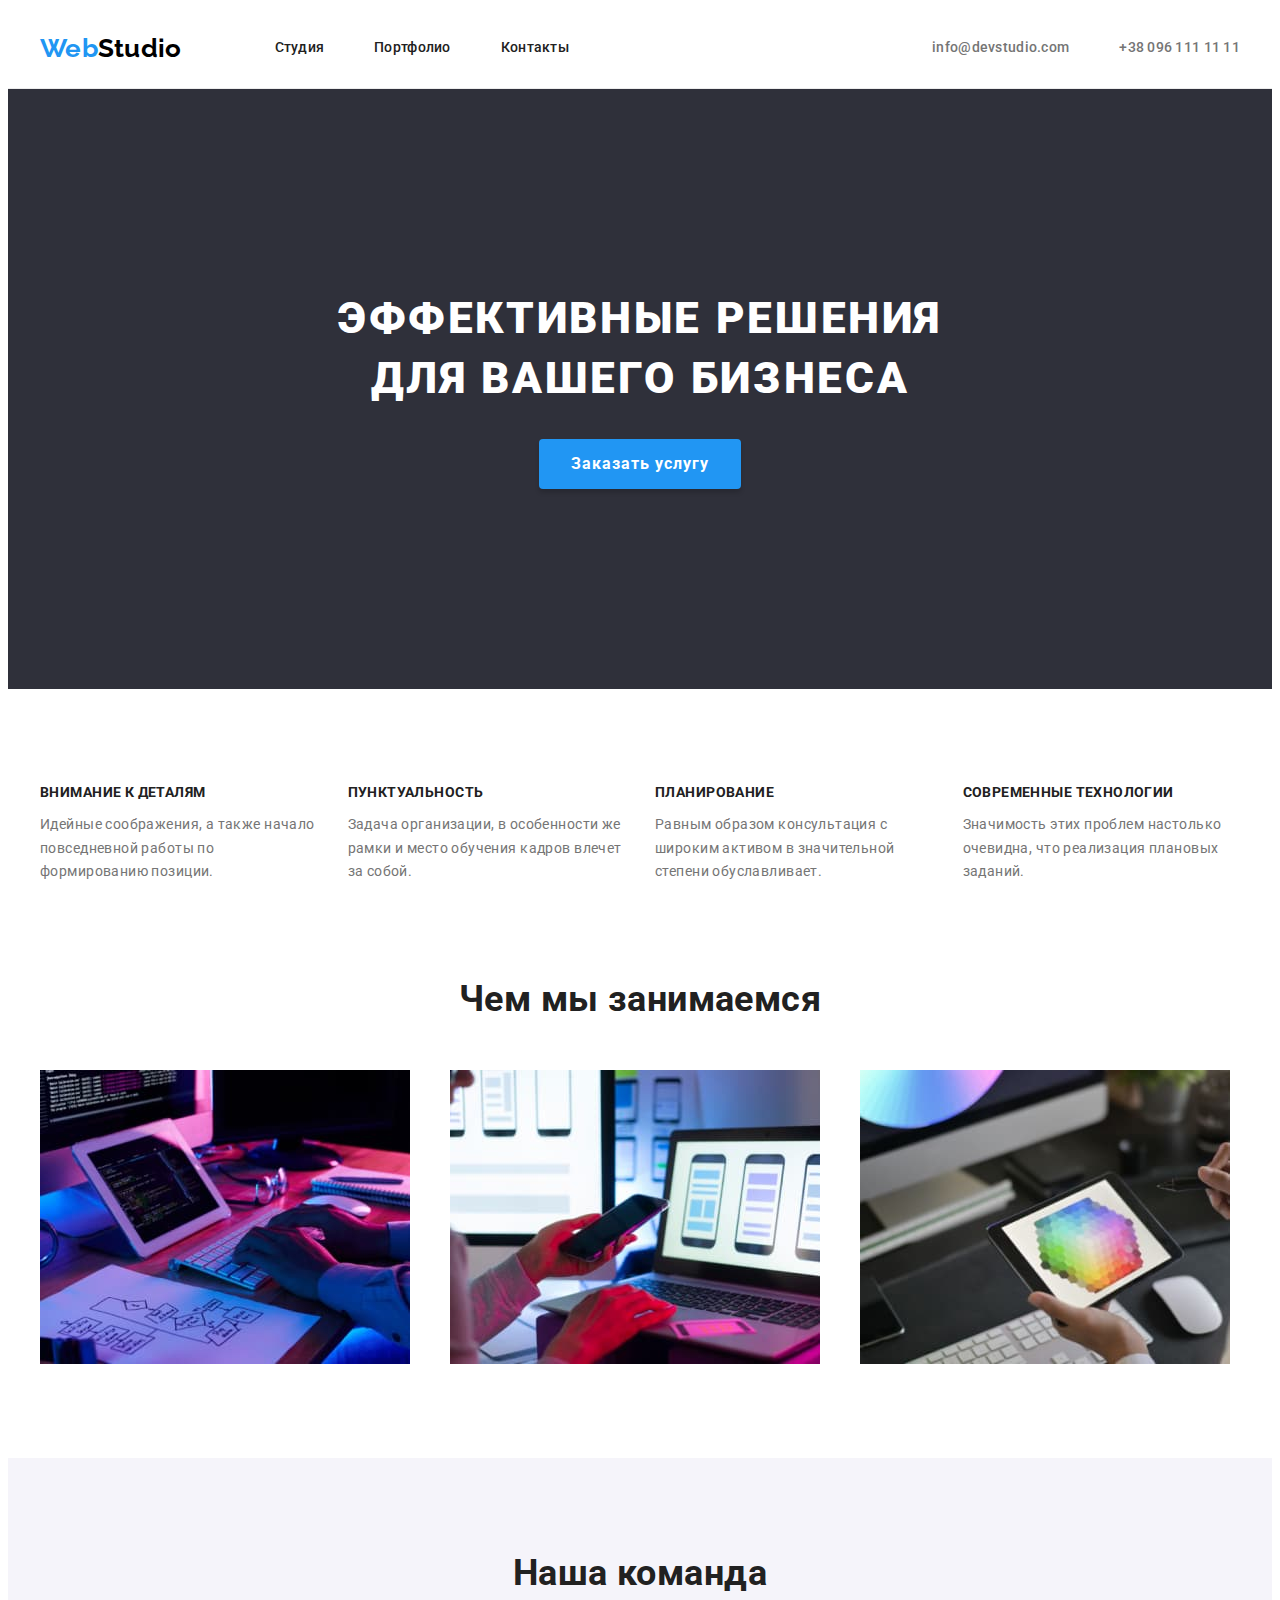
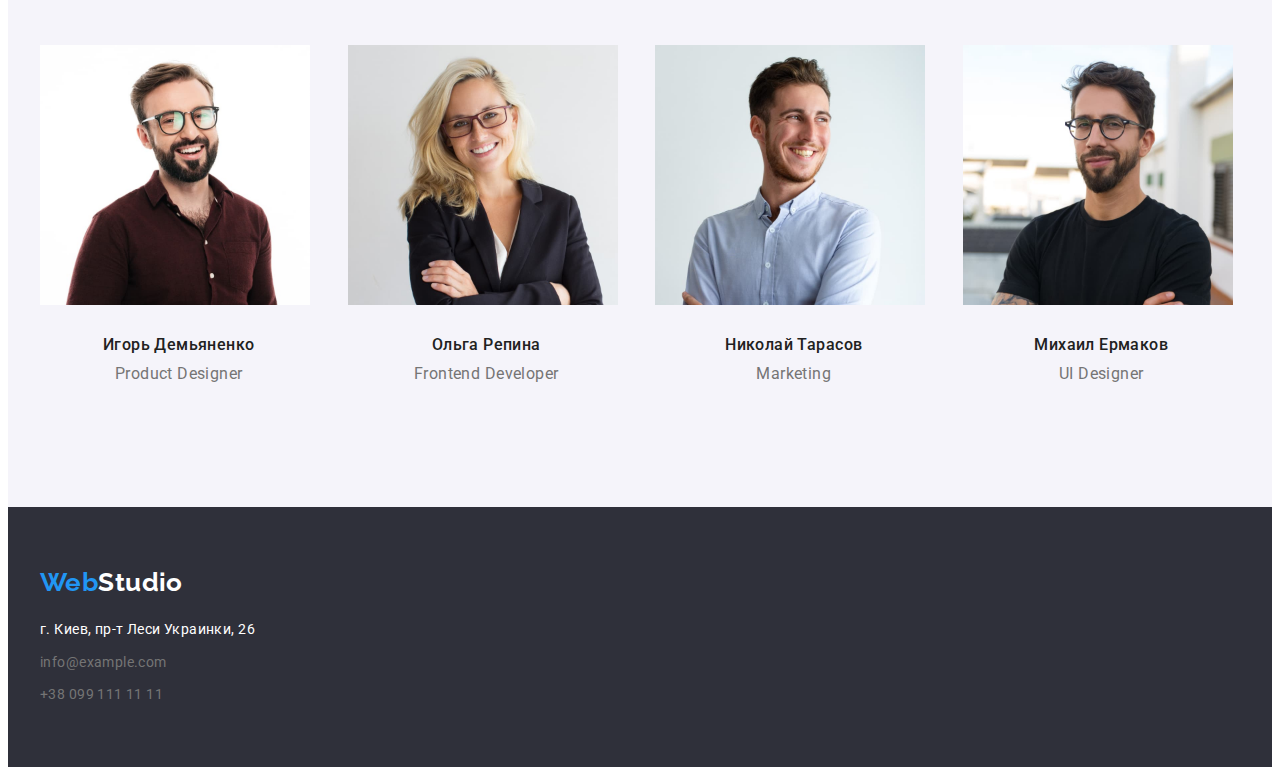
==== index.html @ 0fdcedf3 "Добавляє дз 3" ====
<!DOCTYPE html>
<html lang="ru">
    
<head>
    <meta charset="UTF-8">
    <meta http-equiv="X-UA-Compatible" content="IE=edge">
    <meta name="viewport" content="width=device-width, initial-scale=1.0">
    <title>Главная</title>
    <link rel="stylesheet" href="https://cdnjs.cloudflare.com/ajax/libs/modern-normalize/1.1.0/modern-normalize.min.css" integrity="sha512-wpPYUAdjBVSE4KJnH1VR1HeZfpl1ub8YT/NKx4PuQ5NmX2tKuGu6U/JRp5y+Y8XG2tV+wKQpNHVUX03MfMFn9Q==" crossorigin="anonymous" referrerpolicy="no-referrer" />
    <link href="https://fonts.googleapis.com/css2?family=Raleway:wght@700&family=Roboto:wght@400;500;700;900&display=swap"
        rel="stylesheet">

    <link rel="stylesheet" href="./css/styles.css">
</head>
<body>
    <header class="header">
        <div class="container header-container">
            <nav class="nav-header">
                <a href="#" class="logo link">Web<span class="logo-black">Studio</span></a>
                <ul class="nav-list list">
                    <li class="nav-item"><a href="#" class="nav-link link active">Студия</a></li>
                    <li class="nav-item"><a href="./portfolio.html" class="nav-link link">Портфолио</a></li>
                    <li class="nav-item"><a href="#" class="nav-link link">Контакты</a></li>
                </ul>
            </nav>
            <ul class="contacts-list list">
                <li class="contacts-item"><a href="mailto:info@devstudio.com" class="contacts-link link">info@devstudio.com</a></li>
                <li class="contacts-item"><a href="tel:+380961111111" class="contacts-link link">+38 096 111 11 11</a></li>
            </ul>
        </div>
    </header>

    <main>
        <section class="section-hero">
            <div class="container">
                <h1 class="hero-title">Эффективные решения для вашего бизнеса</h1>
            <button type="button" class="main-button">Заказать услугу</button>
            </div>
        </section>

        <section class="feature section">
            <div class="container content">
                  <!-- This h2 will be hidden-->
            <h2 class="hidden-section-title">Особенности</h2>
            <ul class="list feature-list card-set">
                <li class="feature-item card-item">
                    <h3  class="feature-title">Внимание к деталям</h3>
                    <p class="text">Идейные соображения, а также начало повседневной работы по формированию позиции.</p>
                </li>
                <li class="feature-item card-item">
                    <h3  class="feature-title">Пунктуальность</h3>
                    <p class="text">Задача организации, в особенности же рамки и место обучения кадров влечет за собой.</p>
                </li>
                <li class="feature-item card-item">
                    <h3  class="feature-title">Планирование</h3>
                    <p class="text">Равным образом консультация с широким активом в значительной степени обуславливает.</p>
                </li>
                <li class="feature-item card-item">
                    <h3  class="feature-title">Современные технологии</h3>
                    <p class="text">Значимость этих проблем настолько очевидна, что реализация плановых заданий.</p>
                </li>
            </ul>
            </div>
        </section>

        <section class="doing section">
           <div class="container">
            <h2 class="section-title">Чем мы занимаемся</h2>
            <ul class="list doing-list card-set">
                <li class="doing-item card-item">
                    <img src="./images/box-1.jpg" alt="Разработка сайта" width="370">
                </li>
                <li class="doing-item card-item">
                   <img src="./images/box-2.jpg" alt="Тестирование сайта" width="370">
                </li>
                <li class="doing-item card-item">
                     <img src="./images/box-3.jpg" alt="Разработка дизайна" width="370">

                </li>
            </ul>
           </div>
            </section>

        <section class="team section">
            <div class="container">
                <h2 class="section-title">Наша команда</h2>
                <ul class="team-list list card-set">
                    <li class="team-item card-item">
                        <img src="./images/img-igor.jpg" alt="фото Игорь Демьяненко" class="team-img" width="270">
                        <div class="container-name">
                            <h3  class="team-name">Игорь Демьяненко</h3>
                            <p class="team-text">Product Designer</p>
                        </div>
                    </li>
                    <li class="team-item card-item">
                        <img src="./images/img-olga.jpg" alt="фото Ольга Репина" class="team-img" width="270">
                        <div class="container-name">
                            <h3 class="team-name">Ольга Репина</h3>
                            <p class="team-text">Frontend Developer</p>
                        </div>
                    </li>
                    <li class="team-item card-item">
                        <img src="./images/img-nikola.jpg" alt="фото Николай Тарасов" class="team-img" width="270">
                        <div class="container-name">
                            <h3 class="team-name">Николай Тарасов</h3>
                            <p class="team-text">Marketing</p>
                        </div>
                    </li>
                    <li class="team-item card-item">
                        <img src="./images/img-michail.jpg" alt="фото Михаил Ермаков" class="team-img" width="270">
                        <div class="container-name">
                            <h3 class="team-name">Михаил Ермаков</h3>
                            <p class="team-text">UI Designer</p>
                        </div>
                    </li>
                </ul>
            </div>
        </section>
    </main>

    <footer class="footer">
        <div class="container footer-container">
            <a href="#" class="logo link">Web<span class="logo-white">Studio</span></a>
            <address class="address">
                <ul class="list address-list">
                    <li class="address-item">
                        <a href="https://goo.gl/maps/cmPsCxapfPT3pbkK8" target="_blank" rel="noreferrer noopener"  class="address-link link">г. Киев, пр-т Леси Украинки, 26</a>
                    </li>
                    <li class="address-item">
                        <a href="mailto:info@example.com" target="_blank" rel="noreferrer noopener" class="contacts-link link">info@example.com</a>
                    </li>
                    <li class="address-item">
                        <a href="tel:+380991111111" target="_blank" rel="noreferrer noopener" class="contacts-link link">+38 099 111 11 11</a>
                    </li>
                </ul>
            </address>
        </div>
    </footer>
</body>
</html>
---- css/styles.css ----
:root {
  --secod-bgcr: #f5f4fa;
  --footer-bgc: #2f303a;
  --main-text: #212121;
  --second-text: #757575;
  --hover-text: #2196f3;
  --white-text: #ffffff;
  --black-text: #000000;
  --black-transparency: rgba (255, 255, 255, 0,6);
  --card-item: 3;
}

body {
  font-family: "Roboto", sans-serif;
  color: var(--second-text);
  letter-spacing: 0.03em;
  font-size: 14px;
  line-height: 1.71;
}

h1,h2,h3,ul,p {
  margin: 0;
  padding: 0;
}

img {
  display: block;
  max-width: 100%;
  height: auto;
}

.container {
  width: 1200px;
  padding-left: 15px;
  padding-right: 15px;
  margin-left: auto;
  margin-right: auto;
}

.section {
  padding-top: 94px;
  padding-bottom: 94px;
}

.section.doing {
  padding-top: 0;
}

.header {
  font-weight: 500;
  line-height: 1.14;
  letter-spacing: 0.02em;
  border-bottom: 1px solid #ECECEC;
}

.header-container {
  display: flex;
  align-items: center;
}

.link {
  text-decoration: none;
  color: currentColor;
}

.card-set {
  display: flex;
  flex-wrap: wrap;
  gap: 30px;
}

.card-item {
  flex-basis: calc((100% - (var(--card-item) - 1) * 30px) / var(--card-item) );
}

.footer {
  background-color: var(--footer-bgc);
  padding-top: 60px;
  padding-bottom: 60px;

}

.team {
  background: var(--secod-bgcr);
}

.list {
  list-style: none;
}

.logo {
  font-family: 'Raleway', sans-serif;
  font-weight: 700;
  font-size: 26px;
  line-height: 1.19;
  color: var(--hover-text);
}

.header .logo {
  margin-right: 93px;
}

.logo-white {
  color: var(--white-text);
}

.logo-black {
  color: var(--black-text);
}

.logo-part {
  color: var(--hover-text);
}

.footer .logo {
  margin-bottom: 20px;
}

.contacts-item:not(:last-child) {
  margin-right: 50px;
}

.nav-item:not(:last-child) {
  margin-right: 50px;
}

.nav-link:focus,
.nav-link:hover {
  color: var(--hover-text);
}

.nav-header {
  display: flex;
  align-items: center;
}

.nav-list {
  color: var(--main-text);

  display: flex;
;
}

.contacts-list {
  display: flex;
  margin-left: auto;
}

.nav-link, .header .contacts-link {
  padding-top: 32px;
  padding-bottom: 32px;
  display: block;
}

.contacts-link:focus,
.contacts-link:hover {
  color: var(--hover-text);
}

.section-hero {
  background-color: var(--footer-bgc);
  text-align: center;
  padding-top: 200px;
  padding-bottom: 200px;
}

.hero-title {
  font-weight: 900;
  font-size: 44px;
  line-height: 1.36;
  text-align: center;
  letter-spacing: 0.06em;
  text-transform: uppercase;
  color: var(--white-text);
  margin-bottom: 30px;
  max-width: 696px ;
  margin-left: auto;
  margin-right: auto;
}

.main-button {
  border: none;
  background-color: var(--hover-text);
  box-shadow: 0px 4px 4px rgba(0, 0, 0, 0.15);
  border-radius: 4px;
  min-width: 200px;
  padding: 10px 32px;

  cursor: pointer;

  font-weight: 700;
  font-size: 16px;
  line-height: 1.88;
  letter-spacing: 0.06em;
  color: var(--white-text);
  font-family: inherit;
}

.main-button:focus,
.main-button:hover {
  background-color: #188ce8;
}

.feature-list, .team-list {
  --card-item: 4;
}

.feature-title {
  margin-bottom: 10px;
}

.section-title {
  font-weight: 700;
  font-size: 36px;
  line-height: 1.17;
  color: var(--main-text);
  text-align: center;
  margin-bottom: 50px;
}

.feature-title {
  font-weight: 700;
  line-height: 1.42;
  text-transform: uppercase;
  color: var(--main-text);
  font-size: 14px;
}

.hidden-section-title {
  position: absolute;
  width: 1px;
  height: 1px;
  margin: -1px;
  border: 0;
  padding: 0;
  white-space: nowrap;
  clip-path: inset(100%);
  clip: rect(0 0 0 0);
  overflow: hidden;
}

.team-name {
  font-weight: 500;
  color: var(--main-text);
  margin-bottom: 10px;
}

.team-text,
.team-name {
  font-size: 16px;
  line-height: 1.19;
  text-align: center;
}

.address {
  font-size: inherit;
  font-style: inherit;
}

.address-link[target="_blank"] {
  color: var(--white-text);
}

.address-link:focus,
.address-link:hover {
  color: var(--hover-text);
}

.footer-container {
  display: flex;
  flex-direction: column;
}

.address-item:not(:last-child) {
  margin-bottom: 9px;
}

.button-list {
  display: flex;
  margin-bottom: 50px;
  justify-content: center;
}

.button-item:not(:last-child) {
  margin-right: 8px;
}

.filter-button {
  font-weight: 500;
  font-size: 16px;
  line-height: 1.63;
  color: var(--main-text);
  font-family: inherit;

  border: none;
  padding: 6px 22px;
  background-color: var(--secod-bgcr);
  border-radius: 4px;
  cursor: pointer;
}

.filter-button:focus,
.filter-button:hover {
  background-color: var(--hover-text);
  color: var(--white-text);
}

.job-title {
  font-weight: 700;
  font-size: 18px;
  line-height: 2;
  letter-spacing: 0.06em;
  color: var(--main-text);
  margin-bottom: 4px;
}

.job-text {
  font-size: 16px;
  line-height: 1.88;
}


.job-container {
  padding-top: 20px;
  padding-bottom: 20px;
  padding-left: 24px;
  padding-right: 24px;
  border: 1px solid #EEEEEE;
}

.container-name {
  padding-top: 30px;
  padding-bottom: 30px;
}
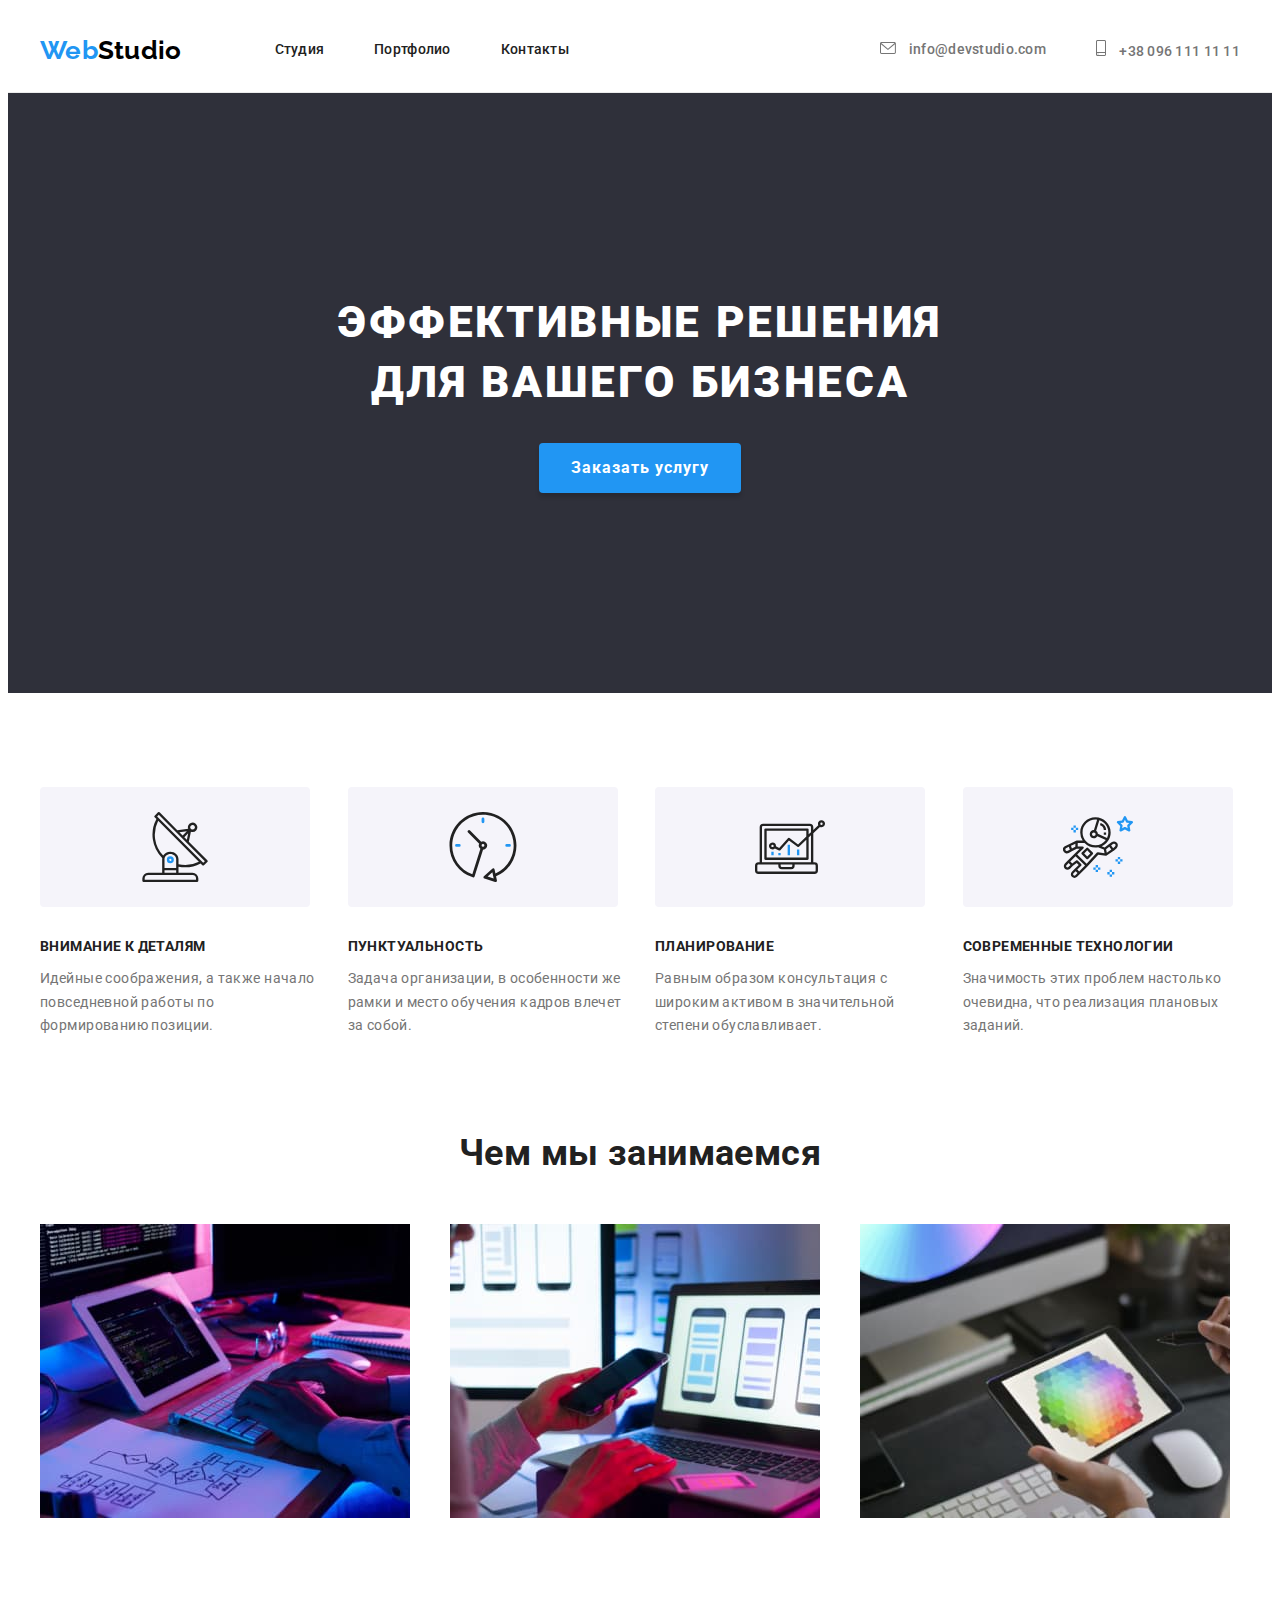
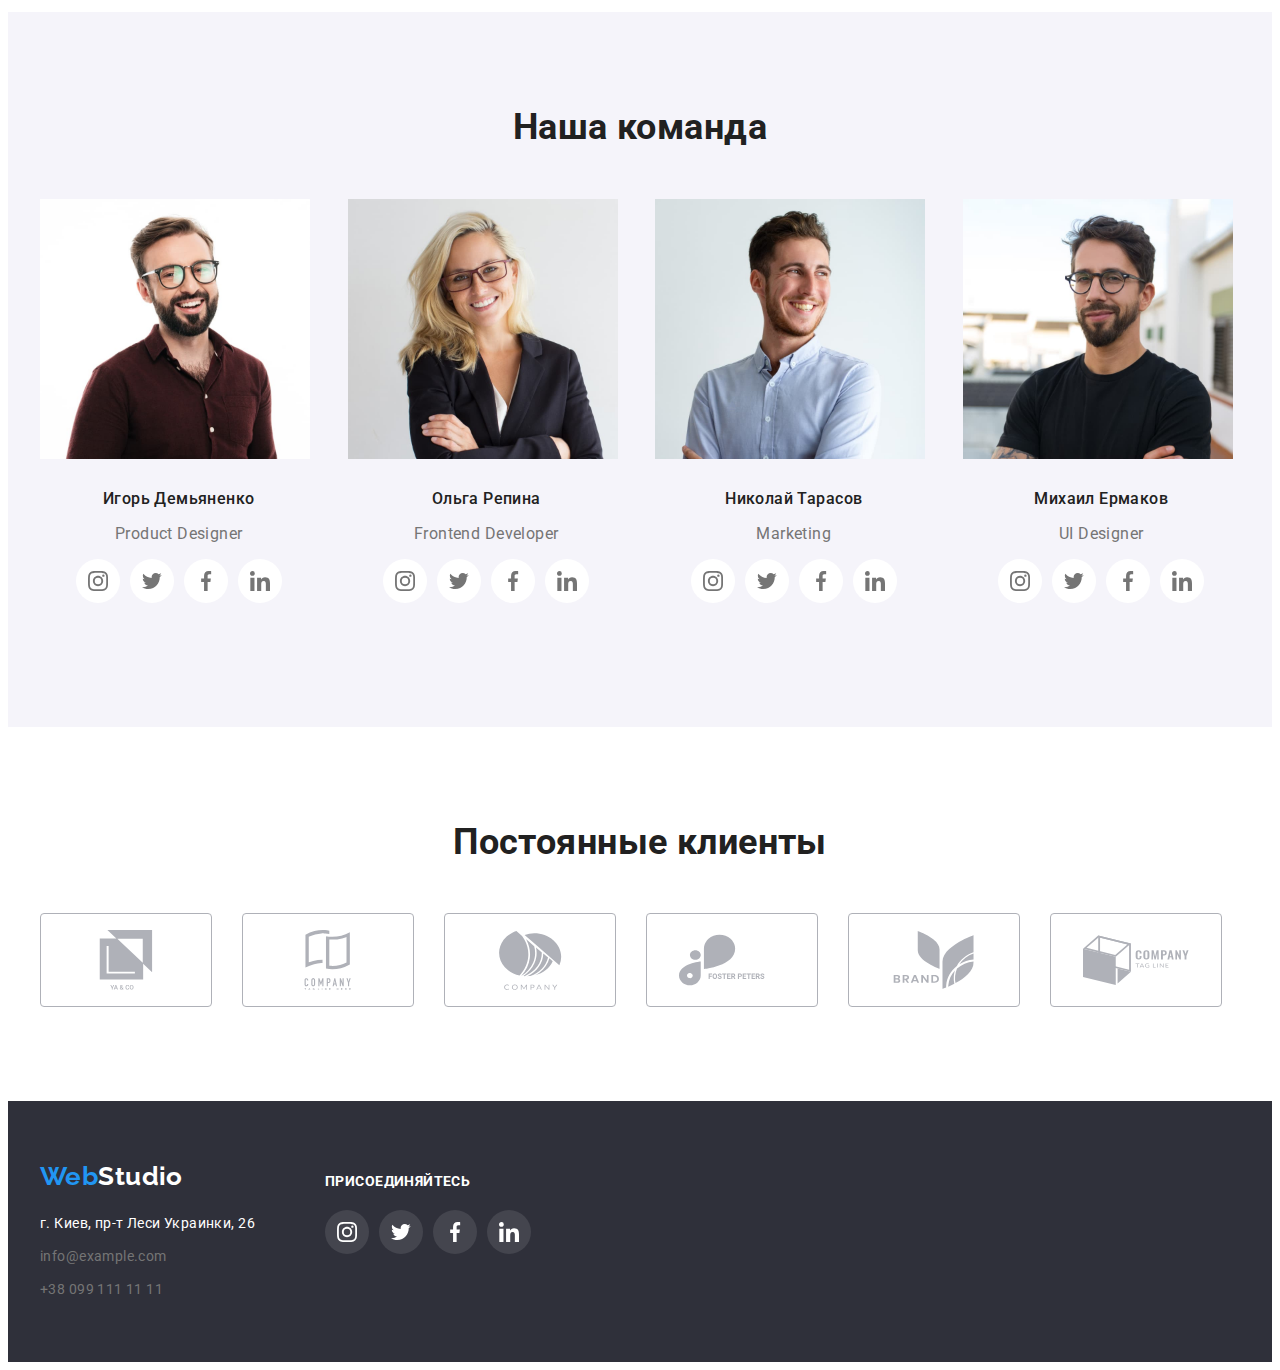
==== commit 1e2e7407: "Додає іконки" ====
--- a/index.html
+++ b/index.html
@@ -1,140 +1,431 @@
 <!DOCTYPE html>
 <html lang="ru">
-    
-<head>
-    <meta charset="UTF-8">
-    <meta http-equiv="X-UA-Compatible" content="IE=edge">
-    <meta name="viewport" content="width=device-width, initial-scale=1.0">
+  <head>
+    <meta charset="UTF-8" />
+    <meta http-equiv="X-UA-Compatible" content="IE=edge" />
+    <meta name="viewport" content="width=device-width, initial-scale=1.0" />
     <title>Главная</title>
-    <link rel="stylesheet" href="https://cdnjs.cloudflare.com/ajax/libs/modern-normalize/1.1.0/modern-normalize.min.css" integrity="sha512-wpPYUAdjBVSE4KJnH1VR1HeZfpl1ub8YT/NKx4PuQ5NmX2tKuGu6U/JRp5y+Y8XG2tV+wKQpNHVUX03MfMFn9Q==" crossorigin="anonymous" referrerpolicy="no-referrer" />
-    <link href="https://fonts.googleapis.com/css2?family=Raleway:wght@700&family=Roboto:wght@400;500;700;900&display=swap"
-        rel="stylesheet">
-
-    <link rel="stylesheet" href="./css/styles.css">
-</head>
-<body>
+    <link
+      rel="stylesheet"
+      href="https://cdnjs.cloudflare.com/ajax/libs/modern-normalize/1.1.0/modern-normalize.min.css"
+      integrity="sha512-wpPYUAdjBVSE4KJnH1VR1HeZfpl1ub8YT/NKx4PuQ5NmX2tKuGu6U/JRp5y+Y8XG2tV+wKQpNHVUX03MfMFn9Q=="
+      crossorigin="anonymous"
+      referrerpolicy="no-referrer"
+    />
+    <link
+      href="https://fonts.googleapis.com/css2?family=Raleway:wght@700&family=Roboto:wght@400;500;700;900&display=swap"
+      rel="stylesheet"
+    />
+
+    <link rel="stylesheet" href="./css/styles.css" />
+  </head>
+  <body>
     <header class="header">
-        <div class="container header-container">
-            <nav class="nav-header">
-                <a href="#" class="logo link">Web<span class="logo-black">Studio</span></a>
-                <ul class="nav-list list">
-                    <li class="nav-item"><a href="#" class="nav-link link active">Студия</a></li>
-                    <li class="nav-item"><a href="./portfolio.html" class="nav-link link">Портфолио</a></li>
-                    <li class="nav-item"><a href="#" class="nav-link link">Контакты</a></li>
-                </ul>
-            </nav>
-            <ul class="contacts-list list">
-                <li class="contacts-item"><a href="mailto:info@devstudio.com" class="contacts-link link">info@devstudio.com</a></li>
-                <li class="contacts-item"><a href="tel:+380961111111" class="contacts-link link">+38 096 111 11 11</a></li>
-            </ul>
-        </div>
+      <div class="container header-container">
+        <nav class="nav-header">
+          <a href="#" class="logo link">Web<span class="logo-black">Studio</span></a>
+          <ul class="nav-list list">
+            <li class="nav-item"><a href="#" class="nav-link link active">Студия</a></li>
+            <li class="nav-item"><a href="./portfolio.html" class="nav-link link">Портфолио</a></li>
+            <li class="nav-item"><a href="#" class="nav-link link">Контакты</a></li>
+          </ul>
+        </nav>
+        <ul class="contacts-list list">
+          <li class="contacts-item">
+            <a href="mailto:info@devstudio.com" class="contacts-link link">
+              <svg width="16" height="12" class="contacts-icon">
+                <use href="./images/icons.svg#icon-envelope"></use>
+              </svg>
+              info@devstudio.com
+            </a>
+          </li>
+          <li class="contacts-item">
+            <a href="tel:+380961111111" class="contacts-link link">
+              <svg width="10" height="16" class="contacts-icon">
+                <use href="./images/icons.svg#icon-smartphone"></use>
+              </svg>
+              +38 096 111 11 11
+            </a>
+          </li>
+        </ul>
+      </div>
     </header>
 
     <main>
-        <section class="section-hero">
-            <div class="container">
-                <h1 class="hero-title">Эффективные решения для вашего бизнеса</h1>
-            <button type="button" class="main-button">Заказать услугу</button>
-            </div>
-        </section>
-
-        <section class="feature section">
-            <div class="container content">
-                  <!-- This h2 will be hidden-->
-            <h2 class="hidden-section-title">Особенности</h2>
-            <ul class="list feature-list card-set">
-                <li class="feature-item card-item">
-                    <h3  class="feature-title">Внимание к деталям</h3>
-                    <p class="text">Идейные соображения, а также начало повседневной работы по формированию позиции.</p>
-                </li>
-                <li class="feature-item card-item">
-                    <h3  class="feature-title">Пунктуальность</h3>
-                    <p class="text">Задача организации, в особенности же рамки и место обучения кадров влечет за собой.</p>
-                </li>
-                <li class="feature-item card-item">
-                    <h3  class="feature-title">Планирование</h3>
-                    <p class="text">Равным образом консультация с широким активом в значительной степени обуславливает.</p>
-                </li>
-                <li class="feature-item card-item">
-                    <h3  class="feature-title">Современные технологии</h3>
-                    <p class="text">Значимость этих проблем настолько очевидна, что реализация плановых заданий.</p>
-                </li>
-            </ul>
-            </div>
-        </section>
-
-        <section class="doing section">
-           <div class="container">
-            <h2 class="section-title">Чем мы занимаемся</h2>
-            <ul class="list doing-list card-set">
-                <li class="doing-item card-item">
-                    <img src="./images/box-1.jpg" alt="Разработка сайта" width="370">
-                </li>
-                <li class="doing-item card-item">
-                   <img src="./images/box-2.jpg" alt="Тестирование сайта" width="370">
-                </li>
-                <li class="doing-item card-item">
-                     <img src="./images/box-3.jpg" alt="Разработка дизайна" width="370">
-
-                </li>
-            </ul>
-           </div>
-            </section>
-
-        <section class="team section">
-            <div class="container">
-                <h2 class="section-title">Наша команда</h2>
-                <ul class="team-list list card-set">
-                    <li class="team-item card-item">
-                        <img src="./images/img-igor.jpg" alt="фото Игорь Демьяненко" class="team-img" width="270">
-                        <div class="container-name">
-                            <h3  class="team-name">Игорь Демьяненко</h3>
-                            <p class="team-text">Product Designer</p>
-                        </div>
-                    </li>
-                    <li class="team-item card-item">
-                        <img src="./images/img-olga.jpg" alt="фото Ольга Репина" class="team-img" width="270">
-                        <div class="container-name">
-                            <h3 class="team-name">Ольга Репина</h3>
-                            <p class="team-text">Frontend Developer</p>
-                        </div>
-                    </li>
-                    <li class="team-item card-item">
-                        <img src="./images/img-nikola.jpg" alt="фото Николай Тарасов" class="team-img" width="270">
-                        <div class="container-name">
-                            <h3 class="team-name">Николай Тарасов</h3>
-                            <p class="team-text">Marketing</p>
-                        </div>
-                    </li>
-                    <li class="team-item card-item">
-                        <img src="./images/img-michail.jpg" alt="фото Михаил Ермаков" class="team-img" width="270">
-                        <div class="container-name">
-                            <h3 class="team-name">Михаил Ермаков</h3>
-                            <p class="team-text">UI Designer</p>
-                        </div>
-                    </li>
-                </ul>
-            </div>
-        </section>
+      <section class="section-hero">
+        <div class="container">
+          <h1 class="hero-title">Эффективные решения для вашего бизнеса</h1>
+          <button type="button" class="main-button">Заказать услугу</button>
+        </div>
+      </section>
+
+      <section class="feature section">
+        <div class="container content">
+          <!-- This h2 will be hidden-->
+          <h2 class="hidden-section-title">Особенности</h2>
+          <ul class="list feature-list card-set">
+            <li class="feature-item card-item">
+              <div class="feature-icon">
+                <svg width="70px" height="70px">
+                <use href="./images/icons.svg#icon-antenna"></use>
+              </svg>
+              </div>
+              <h3 class="feature-title">Внимание к деталям</h3>
+              <p class="text">
+                Идейные соображения, а также начало повседневной работы по формированию позиции.
+              </p>
+            </li>
+            <li class="feature-item card-item">
+              <div class="feature-icon">
+                <svg width="70px" height="70px">
+                <use href="./images/icons.svg#icon-clock"></use>
+              </svg>
+              </div>
+              <h3 class="feature-title">Пунктуальность</h3>
+              <p class="text">
+                Задача организации, в особенности же рамки и место обучения кадров влечет за собой.
+              </p>
+            </li>
+            <li class="feature-item card-item">
+              <div class="feature-icon">
+                <svg width="70px" height="70px">
+                <use href="./images/icons.svg#icon-diagram"></use>
+              </svg>
+              </div>
+              <h3 class="feature-title">Планирование</h3>
+              <p class="text">
+                Равным образом консультация с широким активом в значительной степени обуславливает.
+              </p>
+            </li>
+            <li class="feature-item card-item">
+              <div class="feature-icon">
+                <svg width="70px" height="70px">
+                <use href="./images/icons.svg#icon-astronaut"></use>
+              </svg>
+              </div>
+              <h3 class="feature-title">Современные технологии</h3>
+              <p class="text">
+                Значимость этих проблем настолько очевидна, что реализация плановых заданий.
+              </p>
+            </li>
+          </ul>
+        </div>
+      </section>
+
+      <section class="doing section">
+        <div class="container">
+          <h2 class="section-title">Чем мы занимаемся</h2>
+          <ul class="list doing-list card-set">
+            <li class="doing-item card-item">
+              <img src="./images/box-1.jpg" alt="Разработка сайта" width="370" />
+            </li>
+            <li class="doing-item card-item">
+              <img src="./images/box-2.jpg" alt="Тестирование сайта" width="370" />
+            </li>
+            <li class="doing-item card-item">
+              <img src="./images/box-3.jpg" alt="Разработка дизайна" width="370" />
+            </li>
+          </ul>
+        </div>
+      </section>
+
+      <section class="team section">
+        <div class="container">
+          <h2 class="section-title">Наша команда</h2>
+          <ul class="team-list list card-set">
+            <li class="team-item card-item">
+              <img
+                src="./images/img-igor.jpg"
+                alt="фото Игорь Демьяненко"
+                class="team-img"
+                width="270"
+              />
+              <div class="container-name">
+                <h3 class="team-name">Игорь Демьяненко</h3>
+                <p class="team-text">Product Designer</p>
+              <ul class="socials list">
+                <li class="socials-item">
+                  <a href="" class="social-link link"  target="_blank" rel="noreferrer noopener" aria-label="instagram">
+                    <svg width="20px" height="20px" class="social-icon">
+                      <use href="./images/icons.svg#icon-instagram"></use>
+                    </svg>
+                  </a>
+                </li>
+                <li class="socials-item">
+                  <a href="" class="social-link link" target="_blank" rel="noreferrer noopener" aria-label="twitter">
+                    <svg width="20px" height="20px" class="social-icon">
+                      <use href="./images/icons.svg#icon-twitter"></use>
+                    </svg>
+                  </a>
+                </li>
+                <li class="socials-item">
+                  <a href="" class="social-link link" target="_blank" rel="noreferrer noopener" aria-label="facebook">
+                    <svg width="20px" height="20px" class="social-icon">
+                      <use href="./images/icons.svg#icon-facebook"></use>
+                    </svg>
+                  </a>
+                </li>
+                <li class="socials-item">
+                  <a href="" class="social-link link" target="_blank rel="noreferrer noopener" aria-label="linkedin"">
+                    <svg width="20px" height="20px" class="social-icon">
+                      <use href="./images/icons.svg#icon-linkedin"></use>
+                    </svg>
+                  </a>
+                </li>
+              </ul>
+              </div>
+            </li>
+            <li class="team-item card-item">
+              <img
+                src="./images/img-olga.jpg"
+                alt="фото Ольга Репина"
+                class="team-img"
+                width="270"
+              />
+              <div class="container-name">
+                <h3 class="team-name">Ольга Репина</h3>
+                <p class="team-text">Frontend Developer</p>
+              
+              <ul class="socials list">
+                <li class="socials-item">
+                  <a href="" class="social-link link" target="_blank" rel="noreferrer noopener" aria-label="instagram">
+                    <svg width="20px" height="20px" class="social-icon">
+                      <use href="./images/icons.svg#icon-instagram"></use>
+                    </svg>
+                  </a>
+                </li>
+                <li class="socials-item">
+                  <a href="" class="social-link link" target="_blank" rel="noreferrer noopener" aria-label="twitter">
+                    <svg width="20px" height="20px" class="social-icon">
+                      <use href="./images/icons.svg#icon-twitter"></use>
+                    </svg>
+                  </a>
+                </li>
+                <li class="socials-item">
+                  <a href="" class="social-link link" target="_blank" rel="noreferrer noopener" aria-label="facebook">
+                    <svg width="20px" height="20px" class="social-icon">
+                      <use href="./images/icons.svg#icon-facebook"></use>
+                    </svg>
+                  </a>
+                </li>
+                <li class="socials-item">
+                  <a href="" class="social-link link" target="_blank" rel="noreferrer noopener" aria-label="linkedin">
+                    <svg width="20px" height="20px" class="social-icon">
+                      <use href="./images/icons.svg#icon-linkedin"></use>
+                    </svg>
+                  </a>
+                </li>
+              </ul>
+              </div>
+            </li>
+            <li class="team-item card-item">
+              <img
+                src="./images/img-nikola.jpg"
+                alt="фото Николай Тарасов"
+                class="team-img"
+                width="270"
+              />
+              <div class="container-name">
+                <h3 class="team-name">Николай Тарасов</h3>
+                <p class="team-text">Marketing</p>
+              <ul class="socials list">
+                <li class="socials-item">
+                  <a href="" class="social-link link" target="_blank" rel="noreferrer noopener" aria-label="instagram">
+                    <svg width="20px" height="20px" class="social-icon">
+                      <use href="./images/icons.svg#icon-instagram"></use>
+                    </svg>
+                  </a>
+                </li>
+                <li class="socials-item">
+                  <a href="" class="social-link link" target="_blank" rel="noreferrer noopener" aria-label="twitter">
+                    <svg width="20px" height="20px" class="social-icon">
+                      <use href="./images/icons.svg#icon-twitter"></use>
+                    </svg>
+                  </a>
+                </li>
+                <li class="socials-item">
+                  <a href="" class="social-link link" target="_blank" rel="noreferrer noopener" aria-label="facebook">
+                    <svg width="20px" height="20px" class="social-icon">
+                      <use href="./images/icons.svg#icon-facebook"></use>
+                    </svg>
+                  </a>
+                </li>
+                <li class="socials-item">
+                  <a href="" class="social-link link" target="_blank" rel="noreferrer noopener" aria-label="linkedin">
+                    <svg width="20px" height="20px" class="social-icon">
+                      <use href="./images/icons.svg#icon-linkedin"></use>
+                    </svg>
+                  </a>
+                </li>
+              </ul>
+              </div>
+            </li>
+            <li class="team-item card-item">
+              <img
+                src="./images/img-michail.jpg"
+                alt="фото Михаил Ермаков"
+                class="team-img"
+                width="270"
+              />
+              <div class="container-name">
+                <h3 class="team-name">Михаил Ермаков</h3>
+                <p class="team-text">UI Designer</p>
+              <ul class="socials list">
+                <li class="socials-item">
+                  <a href="" class="social-link link" target="_blank" rel="noreferrer noopener" aria-label="instagram">
+                    <svg width="20px" height="20px" class="social-icon">
+                      <use href="./images/icons.svg#icon-instagram"></use>
+                    </svg>
+                  </a>
+                </li>
+                <li class="socials-item">
+                  <a href="" class="social-link link" target="_blank" rel="noreferrer noopener" aria-label="twitter">
+                    <svg width="20px" height="20px" class="social-icon">
+                      <use href="./images/icons.svg#icon-twitter"></use>
+                    </svg>
+                  </a>
+                </li>
+                <li class="socials-item">
+                  <a href="" class="social-link link" target="_blank" rel="noreferrer noopener" aria-label="facebook">
+                    <svg width="20px" height="20px" class="social-icon">
+                      <use href="./images/icons.svg#icon-facebook"></use>
+                    </svg>
+                  </a>
+                </li>
+                <li class="socials-item">
+                  <a href="" class="social-link link" target="_blank" rel="noreferrer noopener" aria-label="linkedin">
+                    <svg width="20px" height="20px" class="social-icon">
+                      <use href="./images/icons.svg#icon-linkedin"></use>
+                    </svg>
+                  </a>
+                </li>
+              </ul>
+              </div>
+            </li>
+          </ul>
+        </div>
+      </section>
+      <section class="clients section">
+        <div class="container">
+          <h2 class="section-title">Постоянные клиенты</h2>
+          <ul class="clients-list list">
+            <li class="clients-item">
+              <a href="" class="clients-link link" target="_blank" rel="noreferrer noopener" aria-label="company link">
+                <svg width="106px" height="60px" class="clients-icon">
+                  <use href="./images/icons.svg#icon-group1"></use>
+                </svg>
+              </a>
+            </li>
+            <li class="clients-item">
+              <a href="" class="clients-link link" target="_blank" rel="noreferrer noopener" aria-label="company link">
+                <svg width="106px" height="60px" class="clients-icon">
+                  <use href="./images/icons.svg#icon-group2"></use>
+                </svg>
+              </a>
+            </li>
+            <li class="clients-item">
+              <a href="" class="clients-link link" target="_blank" rel="noreferrer noopener" aria-label="company link">
+                <svg width="106px" height="60px" class="clients-icon">
+                  <use href="./images/icons.svg#icon-group3"></use>
+                </svg>
+              </a>
+            </li>
+            <li class="clients-item">
+              <a href="" class="clients-link link" target="_blank" rel="noreferrer noopener" aria-label="company link">
+                <svg width="106px" height="60px" class="clients-icon">
+                  <use href="./images/icons.svg#icon-group4"></use>
+                </svg>
+              </a>
+            </li>
+            <li class="clients-item">
+              <a href="" class="clients-link link" target="_blank" rel="noreferrer noopener" aria-label="company link">
+                <svg width="106px" height="60px" class="clients-icon">
+                  <use href="./images/icons.svg#icon-group5"></use>
+                </svg>
+              </a>
+            </li>
+            <li class="clients-item">
+              <a href="" class="clients-link link" target="_blank" rel="noreferrer noopener" aria-label="company link">
+                <svg width="106px" height="60px" class="clients-icon">
+                  <use href="./images/icons.svg#icon-group6"></use>
+                </svg>
+              </a>
+            </li>
+          </ul>
+        </div>
+      </section>
     </main>
 
     <footer class="footer">
-        <div class="container footer-container">
-            <a href="#" class="logo link">Web<span class="logo-white">Studio</span></a>
-            <address class="address">
-                <ul class="list address-list">
-                    <li class="address-item">
-                        <a href="https://goo.gl/maps/cmPsCxapfPT3pbkK8" target="_blank" rel="noreferrer noopener"  class="address-link link">г. Киев, пр-т Леси Украинки, 26</a>
-                    </li>
-                    <li class="address-item">
-                        <a href="mailto:info@example.com" target="_blank" rel="noreferrer noopener" class="contacts-link link">info@example.com</a>
-                    </li>
-                    <li class="address-item">
-                        <a href="tel:+380991111111" target="_blank" rel="noreferrer noopener" class="contacts-link link">+38 099 111 11 11</a>
-                    </li>
-                </ul>
-            </address>
-        </div>
+      <div class="container">
+        <div class="footer-container">
+          <a href="#" class="logo link">Web<span class="logo-white">Studio</span></a>
+        <address class="address">
+          <ul class="list address-list">
+            <li class="address-item">
+              <a
+                href="https://goo.gl/maps/cmPsCxapfPT3pbkK8"
+                target="_blank"
+                rel="noreferrer noopener"
+                class="address-link link"
+                >г. Киев, пр-т Леси Украинки, 26</a
+              >
+            </li>
+            <li class="address-item">
+              <a
+                href="mailto:info@example.com"
+                target="_blank"
+                rel="noreferrer noopener"
+                class="contacts-link link"
+                >info@example.com</a
+              >
+            </li>
+            <li class="address-item">
+              <a
+                href="tel:+380991111111"
+                target="_blank"
+                rel="noreferrer noopener"
+                class="contacts-link link"
+                >+38 099 111 11 11</a
+              >
+            </li>
+          </ul>
+        </address>
+        </div>
+      <div class="social-container">
+        <h3 class="footer-social-title">присоединяйтесь</h3>
+        <ul class="socials list">
+          <li class="social-item">
+            <a href="" class="social-link footer-social link" target="_blank" rel="noreferrer noopener" aria-label="instagram">
+              <svg width="20px" height="20px" class="social-icon footer-icon">
+                <use href="./images/icons.svg#icon-instagram"></use>
+              </svg>
+            </a>
+          </li>
+          <li class="social-item">
+            <a href="" class="social-link footer-social link" target="_blank" rel="noreferrer noopener" aria-label="twitter">
+              <svg width="20px" height="20px" class="social-icon footer-icon">
+                <use href="./images/icons.svg#icon-twitter"></use>
+              </svg>
+            </a>
+          </li>
+          <li class="social-item">
+            <a href="" class="social-link footer-social link" target="_blank" rel="noreferrer noopener" aria-label="facebook">
+              <svg width="20px" height="20px" class="social-icon footer-icon">
+                <use href="./images/icons.svg#icon-facebook"></use>
+              </svg>
+            </a>
+          </li>
+          <li class="social-item">
+            <a href="" class="social-link footer-social link" target="_blank" rel="noreferrer noopener" aria-label="linkedin">
+              <svg width="20px" height="20px" class="social-icon footer-icon">
+                <use href="./images/icons.svg#icon-linkedin"></use>
+              </svg>
+            </a>
+          </li>
+        </ul>
+        </div>
+      </div>
     </footer>
-</body>
-</html>+  </body>
+</html>
--- a/css/styles.css
+++ b/css/styles.css
@@ -8,6 +8,7 @@
   --black-text: #000000;
   --black-transparency: rgba (255, 255, 255, 0,6);
   --card-item: 3;
+  --icon: #AFB1B8;
 }
 
 body {
@@ -120,6 +121,24 @@
   margin-right: 50px;
 }
 
+.contacts-link:focus,
+.contacts-link:hover {
+  color: var(--hover-text);
+}
+
+.contacts-item {
+  display: flex;
+  align-items: center;
+}
+
+.contacts-icon {
+  margin-right: 10px;
+}
+
+.contacts-icon {
+  fill: currentColor;
+}
+
 .nav-item:not(:last-child) {
   margin-right: 50px;
 }
@@ -136,9 +155,7 @@
 
 .nav-list {
   color: var(--main-text);
-
-  display: flex;
-;
+  display: flex;
 }
 
 .contacts-list {
@@ -150,11 +167,6 @@
   padding-top: 32px;
   padding-bottom: 32px;
   display: block;
-}
-
-.contacts-link:focus,
-.contacts-link:hover {
-  color: var(--hover-text);
 }
 
 .section-hero {
@@ -250,6 +262,7 @@
   font-size: 16px;
   line-height: 1.19;
   text-align: center;
+  margin-bottom: 16px;
 }
 
 .address {
@@ -331,4 +344,103 @@
 .container-name {
   padding-top: 30px;
   padding-bottom: 30px;
-}+}
+
+/* socials icon */
+
+.socials {
+  display: flex;
+  align-items: center;
+  justify-content: center;
+  gap: 10px;
+}
+
+.social-link {
+  display: flex;
+  align-items: center;
+  justify-content: center;
+
+  width: 44px;
+  height: 44px;
+  background-color: var(--white-text);
+  border-radius: 50%;
+}
+
+.social-link:hover,
+.social-link:focus {
+  color: var(--white-text);
+  background-color: var(--hover-text);
+}
+
+.social-icon,
+.clients-icon {
+  fill: currentColor;
+}
+
+/* footer-socials-icon */
+
+.footer>.container {
+  display: flex;
+}
+
+.footer-social-title {
+  font-family: "Roboto";
+  font-weight: 700;
+  font-size: 14px;
+  line-height: 1.14;
+  color: var(--white-text);
+  margin-bottom: 20px;
+  text-transform: uppercase;
+}
+
+.social-container {
+  margin-top: 13px;
+  margin-left: 70px;
+}
+
+.footer-social {
+  background-color: rgba(255, 255, 255, 0.1);
+  color: var(--white-text);
+}
+
+
+/* feature-icon */
+
+.feature-icon {
+  display: flex;
+  align-items: center;
+  justify-content: center;
+  margin-bottom: 30px;
+
+  width: 270px;
+  height: 120px;
+  border-radius: 4px;
+  background-color: var(--secod-bgcr);
+}
+
+/* clients-section */
+
+.clients-list {
+  display: flex;
+  gap: 30px;
+}
+
+.clients-link {
+  display: flex;
+  align-items: center;
+  justify-content: center;
+
+  width: 170px;
+  height: 92px;
+  border-radius: 4px;
+  border: 1px solid var(--icon);
+  color: var(--icon);
+}
+
+.clients-link:hover,
+.clients-link:focus {
+  color: var(--hover-text);
+  border: 1px solid var(--hover-text);
+}
+
+
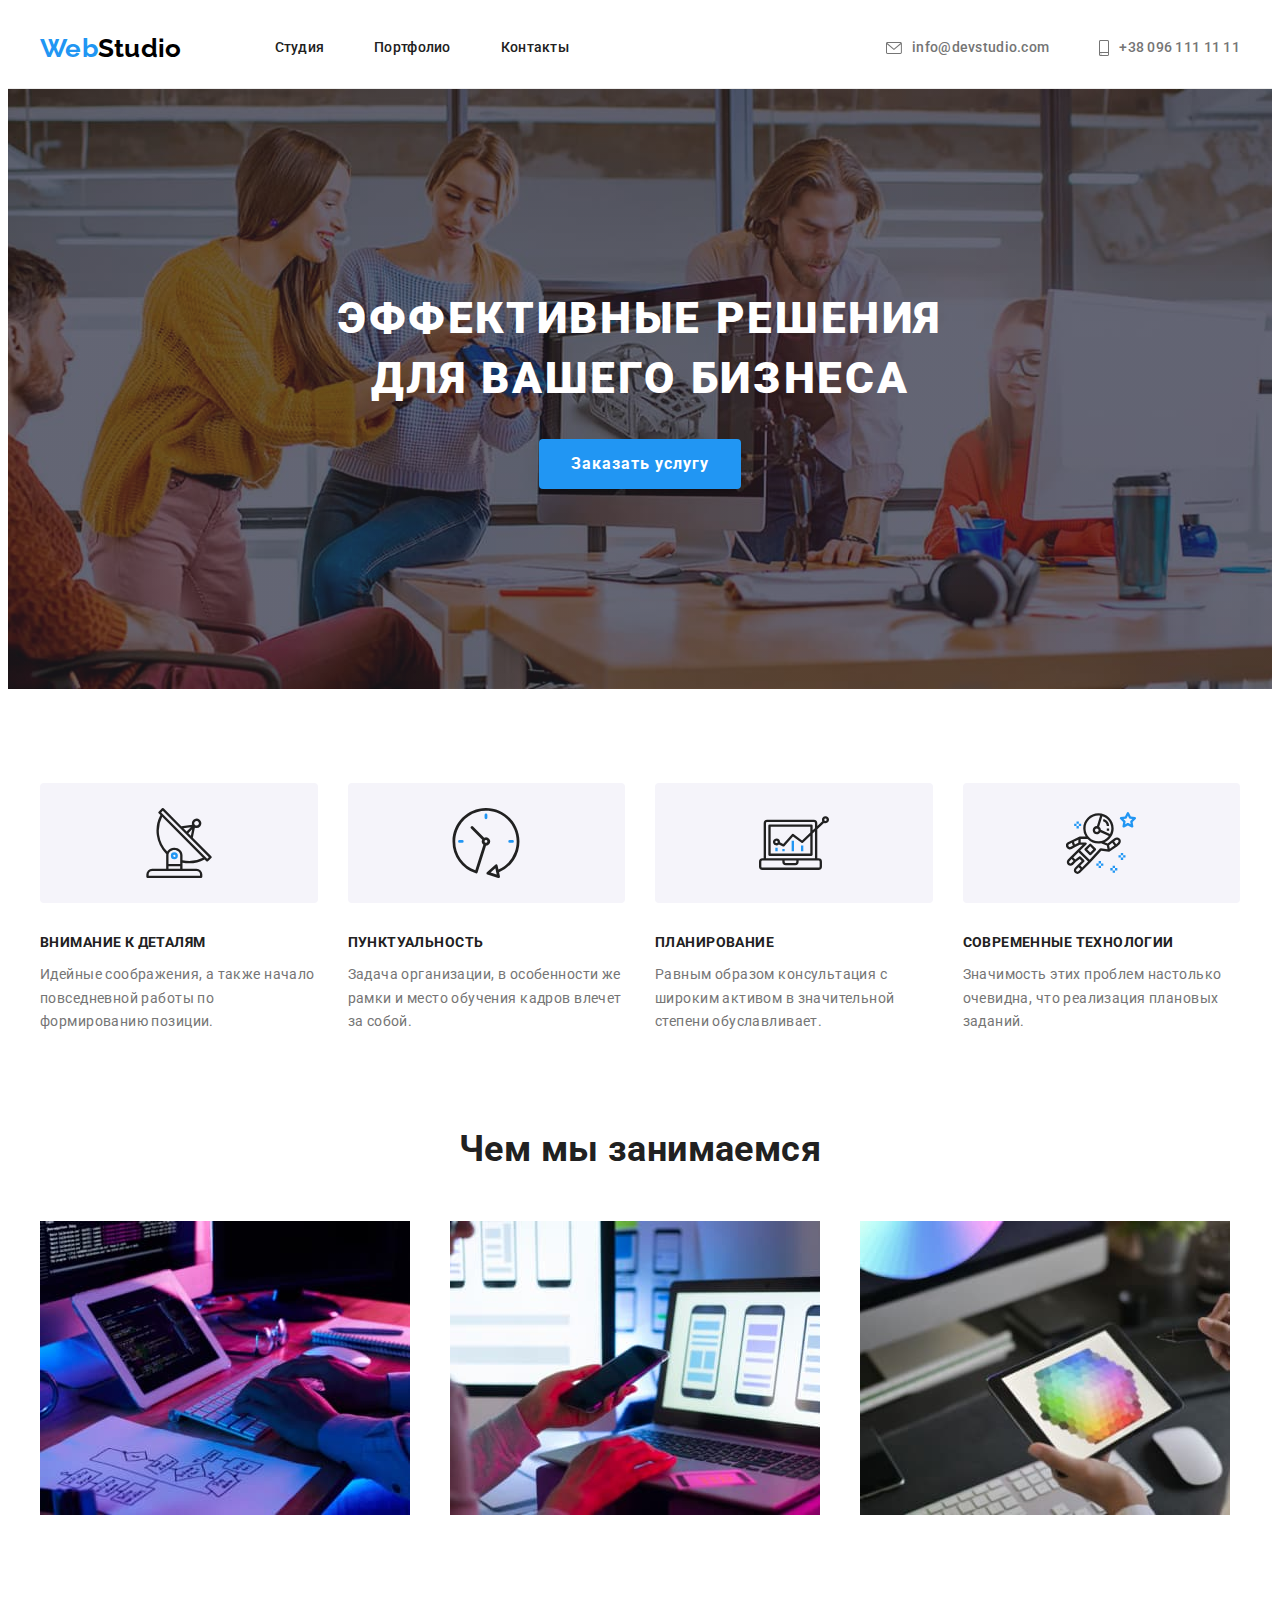
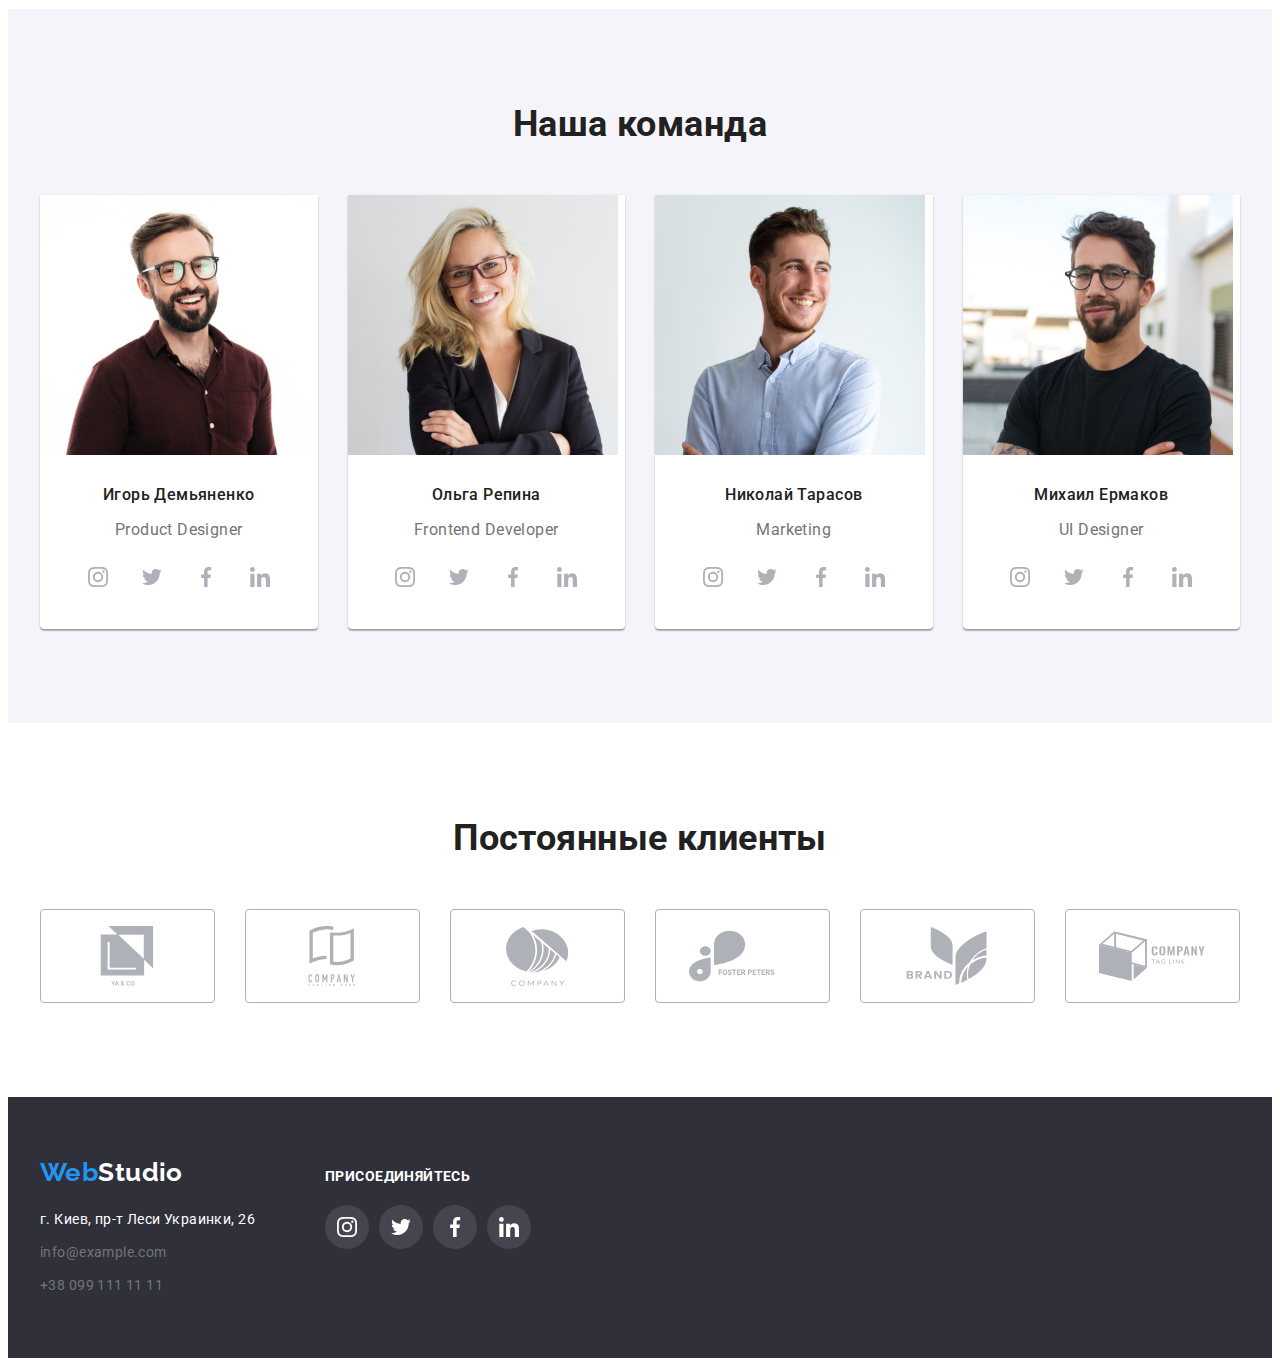
==== commit 6d2d29b7: "додає правки ментора" ====
--- a/index.html
+++ b/index.html
@@ -143,30 +143,30 @@
               <div class="container-name">
                 <h3 class="team-name">Игорь Демьяненко</h3>
                 <p class="team-text">Product Designer</p>
-              <ul class="socials list">
-                <li class="socials-item">
-                  <a href="" class="social-link link"  target="_blank" rel="noreferrer noopener" aria-label="instagram">
+              <ul class="socials card-set list">
+                <li class="socials-item">
+                  <a href="" class="social-link card-item link"  target="_blank" rel="noreferrer noopener" aria-label="instagram">
                     <svg width="20px" height="20px" class="social-icon">
                       <use href="./images/icons.svg#icon-instagram"></use>
                     </svg>
                   </a>
                 </li>
                 <li class="socials-item">
-                  <a href="" class="social-link link" target="_blank" rel="noreferrer noopener" aria-label="twitter">
+                  <a href="" class="social-link card-item link" target="_blank" rel="noreferrer noopener" aria-label="twitter">
                     <svg width="20px" height="20px" class="social-icon">
                       <use href="./images/icons.svg#icon-twitter"></use>
                     </svg>
                   </a>
                 </li>
                 <li class="socials-item">
-                  <a href="" class="social-link link" target="_blank" rel="noreferrer noopener" aria-label="facebook">
+                  <a href="" class="social-link card-item link" target="_blank" rel="noreferrer noopener" aria-label="facebook">
                     <svg width="20px" height="20px" class="social-icon">
                       <use href="./images/icons.svg#icon-facebook"></use>
                     </svg>
                   </a>
                 </li>
                 <li class="socials-item">
-                  <a href="" class="social-link link" target="_blank rel="noreferrer noopener" aria-label="linkedin"">
+                  <a href="" class="social-link card-item link" target="_blank" rel="noreferrer noopener" aria-label="linkedin"">
                     <svg width="20px" height="20px" class="social-icon">
                       <use href="./images/icons.svg#icon-linkedin"></use>
                     </svg>
@@ -186,7 +186,7 @@
                 <h3 class="team-name">Ольга Репина</h3>
                 <p class="team-text">Frontend Developer</p>
               
-              <ul class="socials list">
+              <ul class="socials card-set list">
                 <li class="socials-item">
                   <a href="" class="social-link link" target="_blank" rel="noreferrer noopener" aria-label="instagram">
                     <svg width="20px" height="20px" class="social-icon">
@@ -228,7 +228,7 @@
               <div class="container-name">
                 <h3 class="team-name">Николай Тарасов</h3>
                 <p class="team-text">Marketing</p>
-              <ul class="socials list">
+              <ul class="socials card-set list">
                 <li class="socials-item">
                   <a href="" class="social-link link" target="_blank" rel="noreferrer noopener" aria-label="instagram">
                     <svg width="20px" height="20px" class="social-icon">
@@ -270,7 +270,7 @@
               <div class="container-name">
                 <h3 class="team-name">Михаил Ермаков</h3>
                 <p class="team-text">UI Designer</p>
-              <ul class="socials list">
+              <ul class="socials card-set list">
                 <li class="socials-item">
                   <a href="" class="social-link link" target="_blank" rel="noreferrer noopener" aria-label="instagram">
                     <svg width="20px" height="20px" class="social-icon">
@@ -308,43 +308,43 @@
       <section class="clients section">
         <div class="container">
           <h2 class="section-title">Постоянные клиенты</h2>
-          <ul class="clients-list list">
-            <li class="clients-item">
+          <ul class="clients-list card-set list">
+            <li class="clients-item card-item">
               <a href="" class="clients-link link" target="_blank" rel="noreferrer noopener" aria-label="company link">
                 <svg width="106px" height="60px" class="clients-icon">
                   <use href="./images/icons.svg#icon-group1"></use>
                 </svg>
               </a>
             </li>
-            <li class="clients-item">
+            <li class="clients-item card-item">
               <a href="" class="clients-link link" target="_blank" rel="noreferrer noopener" aria-label="company link">
                 <svg width="106px" height="60px" class="clients-icon">
                   <use href="./images/icons.svg#icon-group2"></use>
                 </svg>
               </a>
             </li>
-            <li class="clients-item">
+            <li class="clients-item card-item">
               <a href="" class="clients-link link" target="_blank" rel="noreferrer noopener" aria-label="company link">
                 <svg width="106px" height="60px" class="clients-icon">
                   <use href="./images/icons.svg#icon-group3"></use>
                 </svg>
               </a>
             </li>
-            <li class="clients-item">
+            <li class="clients-item card-item">
               <a href="" class="clients-link link" target="_blank" rel="noreferrer noopener" aria-label="company link">
                 <svg width="106px" height="60px" class="clients-icon">
                   <use href="./images/icons.svg#icon-group4"></use>
                 </svg>
               </a>
             </li>
-            <li class="clients-item">
+            <li class="clients-item card-item">
               <a href="" class="clients-link link" target="_blank" rel="noreferrer noopener" aria-label="company link">
                 <svg width="106px" height="60px" class="clients-icon">
                   <use href="./images/icons.svg#icon-group5"></use>
                 </svg>
               </a>
             </li>
-            <li class="clients-item">
+            <li class="clients-item card-item">
               <a href="" class="clients-link link" target="_blank" rel="noreferrer noopener" aria-label="company link">
                 <svg width="106px" height="60px" class="clients-icon">
                   <use href="./images/icons.svg#icon-group6"></use>
@@ -393,8 +393,8 @@
         </address>
         </div>
       <div class="social-container">
-        <h3 class="footer-social-title">присоединяйтесь</h3>
-        <ul class="socials list">
+        <p class="footer-social-title">присоединяйтесь</p>
+        <ul class="socials card-set list">
           <li class="social-item">
             <a href="" class="social-link footer-social link" target="_blank" rel="noreferrer noopener" aria-label="instagram">
               <svg width="20px" height="20px" class="social-icon footer-icon">
--- a/css/styles.css
+++ b/css/styles.css
@@ -8,6 +8,7 @@
   --black-text: #000000;
   --black-transparency: rgba (255, 255, 255, 0,6);
   --card-item: 3;
+  --gap: 30px;
   --icon: #AFB1B8;
 }
 
@@ -67,11 +68,11 @@
 .card-set {
   display: flex;
   flex-wrap: wrap;
-  gap: 30px;
+  gap: var(--gap);
 }
 
 .card-item {
-  flex-basis: calc((100% - (var(--card-item) - 1) * 30px) / var(--card-item) );
+  flex-basis: calc((100% - (var(--card-item) - 1) * var(--gap)) / var(--card-item) );
 }
 
 .footer {
@@ -166,15 +167,25 @@
 .nav-link, .header .contacts-link {
   padding-top: 32px;
   padding-bottom: 32px;
-  display: block;
+  display: flex;
+  align-items: center;
 }
 
 .section-hero {
-  background-color: var(--footer-bgc);
+  /* background-color: var(--footer-bgc); */
   text-align: center;
   padding-top: 200px;
   padding-bottom: 200px;
-}
+  background-size: 1600px auto;
+  background-repeat: no-repeat;
+  background-position: center;
+  background-image: linear-gradient(
+    to right, 
+    rgba(47, 48, 58, 0.4),
+    rgba(47, 46, 58, 0.4)),
+    url("../images/bgr-img.jpg");
+}
+
 
 .hero-title {
   font-weight: 900;
@@ -257,6 +268,12 @@
   margin-bottom: 10px;
 }
 
+.team-item {
+  background-color: var(--white-text);
+  box-shadow: 0px 1px 3px rgba(0, 0, 0, 0.12), 0px 1px 1px rgba(0, 0, 0, 0.14), 0px 2px 1px rgba(0, 0, 0, 0.2);
+  border-radius: 0px 0px 4px 4px;
+}
+
 .team-text,
 .team-name {
   font-size: 16px;
@@ -292,10 +309,7 @@
   display: flex;
   margin-bottom: 50px;
   justify-content: center;
-}
-
-.button-item:not(:last-child) {
-  margin-right: 8px;
+  gap: 8px;
 }
 
 .filter-button {
@@ -316,6 +330,13 @@
 .filter-button:hover {
   background-color: var(--hover-text);
   color: var(--white-text);
+  box-shadow: 0px 3px 1px rgba(0, 0, 0, 0.1), 0px 1px 2px rgba(0, 0, 0, 0.08), 0px 2px 2px rgba(0, 0, 0, 0.12);
+}
+
+.job-link:hover,
+.job-link:focus {
+  display: block;
+  box-shadow: 0px 1px 1px rgba(0, 0, 0, 0.12), 0px 4px 4px rgba(0, 0, 0, 0.06), 1px 4px 6px rgba(0, 0, 0, 0.16);
 }
 
 .job-title {
@@ -349,10 +370,8 @@
 /* socials icon */
 
 .socials {
-  display: flex;
-  align-items: center;
+  --gap: 10px;
   justify-content: center;
-  gap: 10px;
 }
 
 .social-link {
@@ -363,6 +382,7 @@
   width: 44px;
   height: 44px;
   background-color: var(--white-text);
+  color: var(--icon);
   border-radius: 50%;
 }
 
@@ -381,6 +401,8 @@
 
 .footer>.container {
   display: flex;
+  gap: 70px;
+  align-items: baseline;
 }
 
 .footer-social-title {
@@ -393,11 +415,6 @@
   text-transform: uppercase;
 }
 
-.social-container {
-  margin-top: 13px;
-  margin-left: 70px;
-}
-
 .footer-social {
   background-color: rgba(255, 255, 255, 0.1);
   color: var(--white-text);
@@ -412,7 +429,7 @@
   justify-content: center;
   margin-bottom: 30px;
 
-  width: 270px;
+  
   height: 120px;
   border-radius: 4px;
   background-color: var(--secod-bgcr);
@@ -422,7 +439,8 @@
 
 .clients-list {
   display: flex;
-  gap: 30px;
+  gap: var(--gap);
+  --card-item: 6;
 }
 
 .clients-link {
@@ -430,17 +448,15 @@
   align-items: center;
   justify-content: center;
 
-  width: 170px;
   height: 92px;
   border-radius: 4px;
-  border: 1px solid var(--icon);
+  border: 1px solid currentColor;
   color: var(--icon);
 }
 
 .clients-link:hover,
 .clients-link:focus {
   color: var(--hover-text);
-  border: 1px solid var(--hover-text);
-}
-
-
+}
+
+
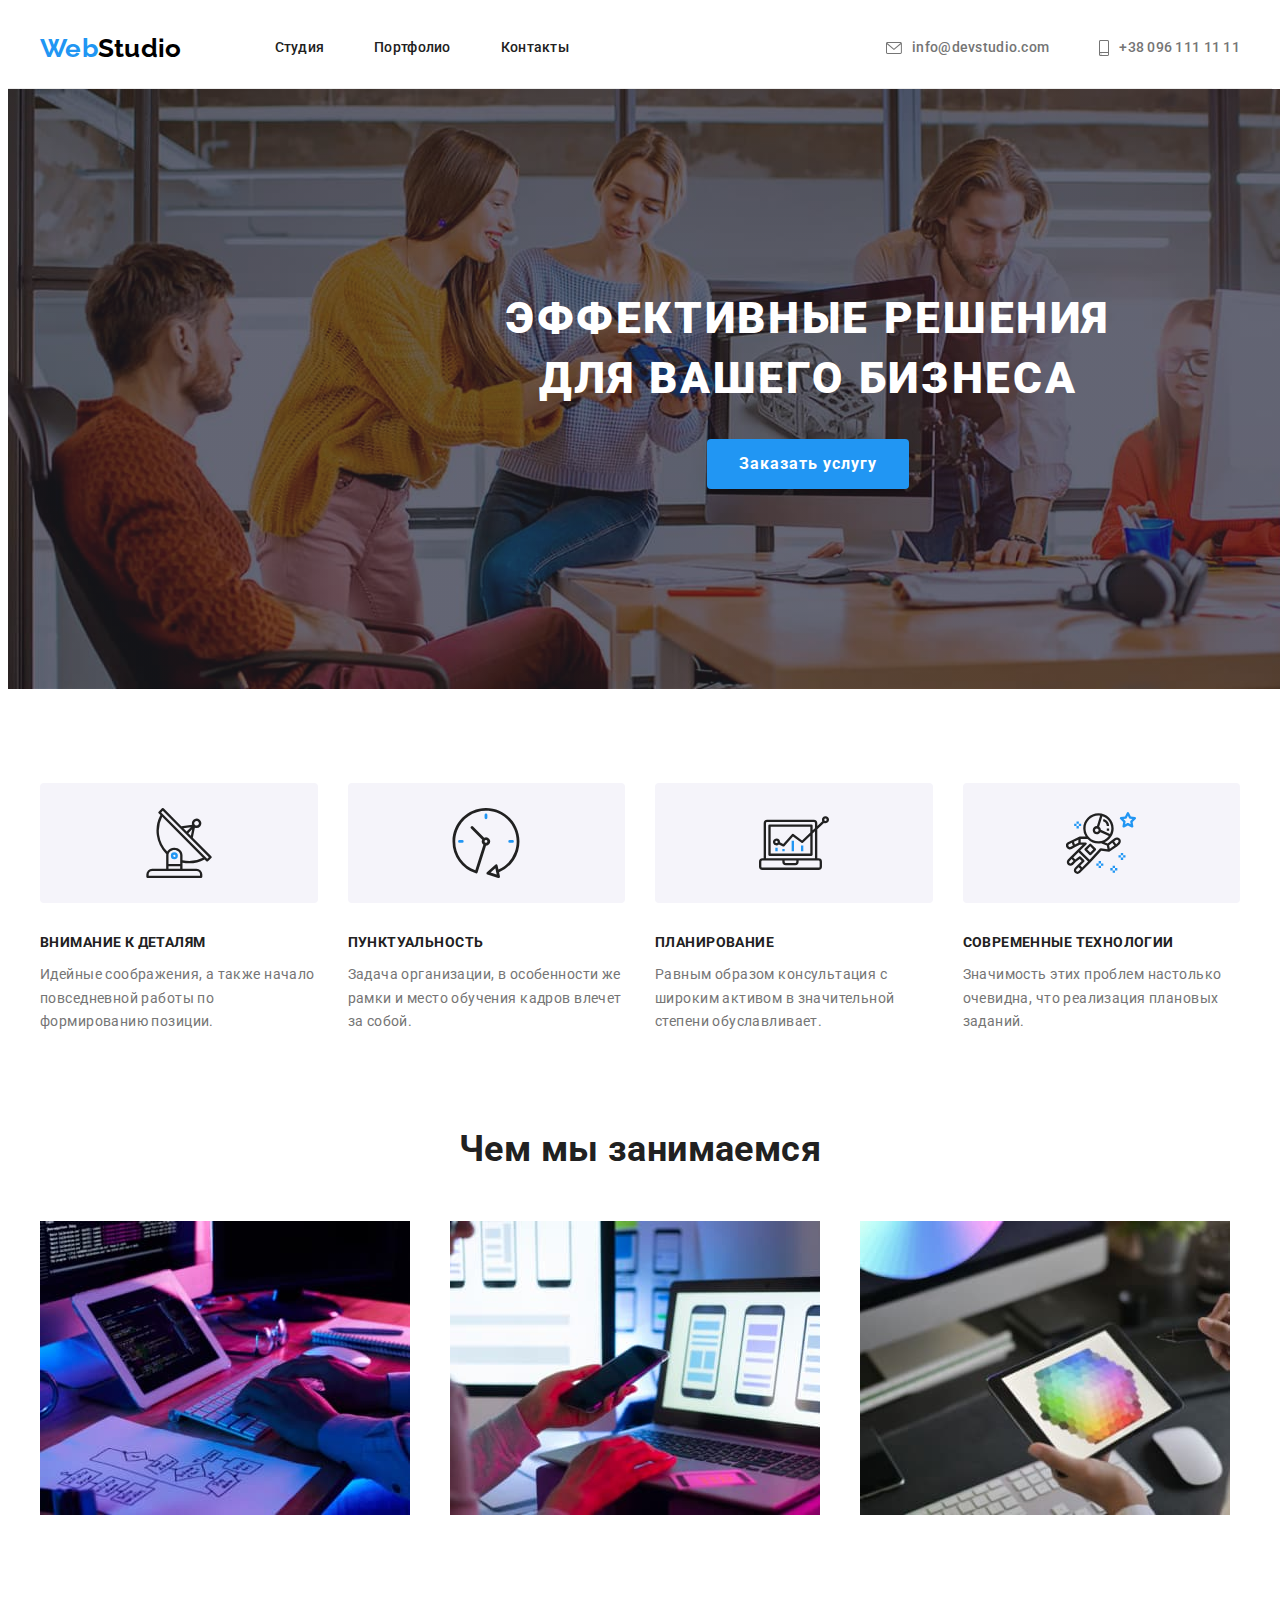
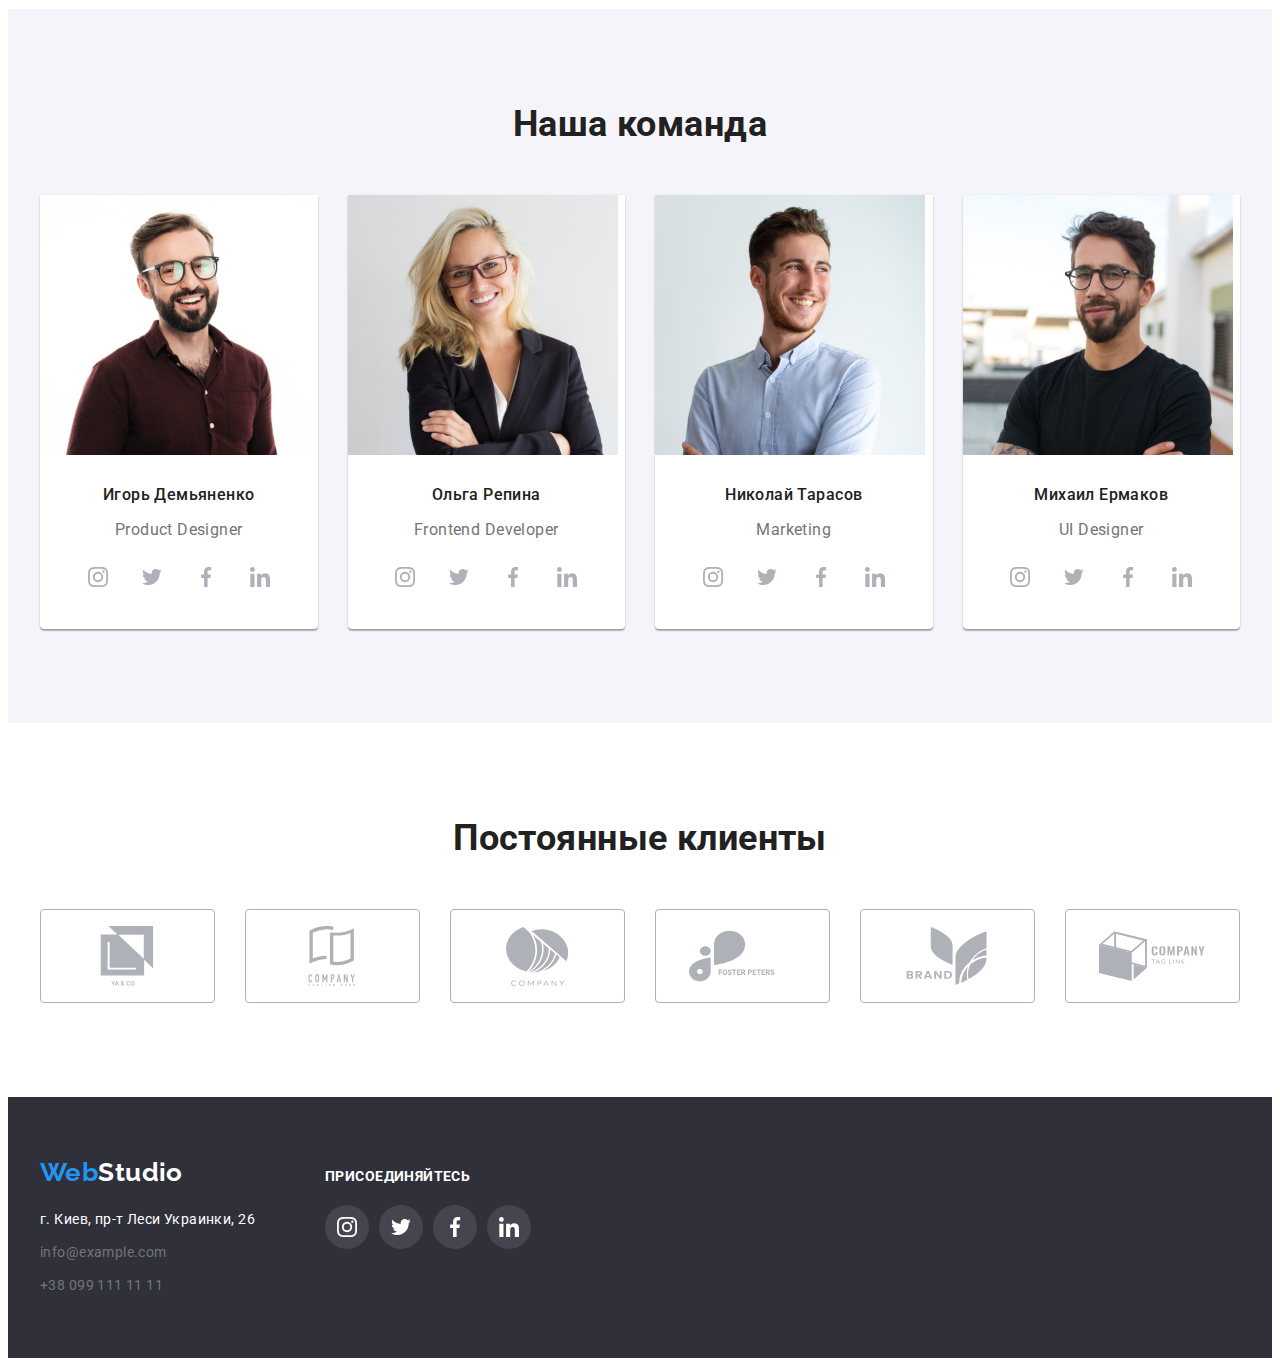
==== commit e7b14d84: "Видалив лапки" ====
--- a/index.html
+++ b/index.html
@@ -67,8 +67,8 @@
             <li class="feature-item card-item">
               <div class="feature-icon">
                 <svg width="70px" height="70px">
-                <use href="./images/icons.svg#icon-antenna"></use>
-              </svg>
+                  <use href="./images/icons.svg#icon-antenna"></use>
+                </svg>
               </div>
               <h3 class="feature-title">Внимание к деталям</h3>
               <p class="text">
@@ -78,8 +78,8 @@
             <li class="feature-item card-item">
               <div class="feature-icon">
                 <svg width="70px" height="70px">
-                <use href="./images/icons.svg#icon-clock"></use>
-              </svg>
+                  <use href="./images/icons.svg#icon-clock"></use>
+                </svg>
               </div>
               <h3 class="feature-title">Пунктуальность</h3>
               <p class="text">
@@ -89,8 +89,8 @@
             <li class="feature-item card-item">
               <div class="feature-icon">
                 <svg width="70px" height="70px">
-                <use href="./images/icons.svg#icon-diagram"></use>
-              </svg>
+                  <use href="./images/icons.svg#icon-diagram"></use>
+                </svg>
               </div>
               <h3 class="feature-title">Планирование</h3>
               <p class="text">
@@ -100,8 +100,8 @@
             <li class="feature-item card-item">
               <div class="feature-icon">
                 <svg width="70px" height="70px">
-                <use href="./images/icons.svg#icon-astronaut"></use>
-              </svg>
+                  <use href="./images/icons.svg#icon-astronaut"></use>
+                </svg>
               </div>
               <h3 class="feature-title">Современные технологии</h3>
               <p class="text">
@@ -143,36 +143,60 @@
               <div class="container-name">
                 <h3 class="team-name">Игорь Демьяненко</h3>
                 <p class="team-text">Product Designer</p>
-              <ul class="socials card-set list">
-                <li class="socials-item">
-                  <a href="" class="social-link card-item link"  target="_blank" rel="noreferrer noopener" aria-label="instagram">
-                    <svg width="20px" height="20px" class="social-icon">
-                      <use href="./images/icons.svg#icon-instagram"></use>
-                    </svg>
-                  </a>
-                </li>
-                <li class="socials-item">
-                  <a href="" class="social-link card-item link" target="_blank" rel="noreferrer noopener" aria-label="twitter">
-                    <svg width="20px" height="20px" class="social-icon">
-                      <use href="./images/icons.svg#icon-twitter"></use>
-                    </svg>
-                  </a>
-                </li>
-                <li class="socials-item">
-                  <a href="" class="social-link card-item link" target="_blank" rel="noreferrer noopener" aria-label="facebook">
-                    <svg width="20px" height="20px" class="social-icon">
-                      <use href="./images/icons.svg#icon-facebook"></use>
-                    </svg>
-                  </a>
-                </li>
-                <li class="socials-item">
-                  <a href="" class="social-link card-item link" target="_blank" rel="noreferrer noopener" aria-label="linkedin"">
-                    <svg width="20px" height="20px" class="social-icon">
-                      <use href="./images/icons.svg#icon-linkedin"></use>
-                    </svg>
-                  </a>
-                </li>
-              </ul>
+                <ul class="socials card-set list">
+                  <li class="socials-item">
+                    <a
+                      href=""
+                      class="social-link card-item link"
+                      target="_blank"
+                      rel="noreferrer noopener"
+                      aria-label="instagram"
+                    >
+                      <svg width="20px" height="20px" class="social-icon">
+                        <use href="./images/icons.svg#icon-instagram"></use>
+                      </svg>
+                    </a>
+                  </li>
+                  <li class="socials-item">
+                    <a
+                      href=""
+                      class="social-link card-item link"
+                      target="_blank"
+                      rel="noreferrer noopener"
+                      aria-label="twitter"
+                    >
+                      <svg width="20px" height="20px" class="social-icon">
+                        <use href="./images/icons.svg#icon-twitter"></use>
+                      </svg>
+                    </a>
+                  </li>
+                  <li class="socials-item">
+                    <a
+                      href=""
+                      class="social-link card-item link"
+                      target="_blank"
+                      rel="noreferrer noopener"
+                      aria-label="facebook"
+                    >
+                      <svg width="20px" height="20px" class="social-icon">
+                        <use href="./images/icons.svg#icon-facebook"></use>
+                      </svg>
+                    </a>
+                  </li>
+                  <li class="socials-item">
+                    <a
+                      href=""
+                      class="social-link card-item link"
+                      target="_blank"
+                      rel="noreferrer noopener"
+                      aria-label="linkedin"
+                    >
+                      <svg width="20px" height="20px" class="social-icon">
+                        <use href="./images/icons.svg#icon-linkedin"></use>
+                      </svg>
+                    </a>
+                  </li>
+                </ul>
               </div>
             </li>
             <li class="team-item card-item">
@@ -185,37 +209,61 @@
               <div class="container-name">
                 <h3 class="team-name">Ольга Репина</h3>
                 <p class="team-text">Frontend Developer</p>
-              
-              <ul class="socials card-set list">
-                <li class="socials-item">
-                  <a href="" class="social-link link" target="_blank" rel="noreferrer noopener" aria-label="instagram">
-                    <svg width="20px" height="20px" class="social-icon">
-                      <use href="./images/icons.svg#icon-instagram"></use>
-                    </svg>
-                  </a>
-                </li>
-                <li class="socials-item">
-                  <a href="" class="social-link link" target="_blank" rel="noreferrer noopener" aria-label="twitter">
-                    <svg width="20px" height="20px" class="social-icon">
-                      <use href="./images/icons.svg#icon-twitter"></use>
-                    </svg>
-                  </a>
-                </li>
-                <li class="socials-item">
-                  <a href="" class="social-link link" target="_blank" rel="noreferrer noopener" aria-label="facebook">
-                    <svg width="20px" height="20px" class="social-icon">
-                      <use href="./images/icons.svg#icon-facebook"></use>
-                    </svg>
-                  </a>
-                </li>
-                <li class="socials-item">
-                  <a href="" class="social-link link" target="_blank" rel="noreferrer noopener" aria-label="linkedin">
-                    <svg width="20px" height="20px" class="social-icon">
-                      <use href="./images/icons.svg#icon-linkedin"></use>
-                    </svg>
-                  </a>
-                </li>
-              </ul>
+
+                <ul class="socials card-set list">
+                  <li class="socials-item">
+                    <a
+                      href=""
+                      class="social-link link"
+                      target="_blank"
+                      rel="noreferrer noopener"
+                      aria-label="instagram"
+                    >
+                      <svg width="20px" height="20px" class="social-icon">
+                        <use href="./images/icons.svg#icon-instagram"></use>
+                      </svg>
+                    </a>
+                  </li>
+                  <li class="socials-item">
+                    <a
+                      href=""
+                      class="social-link link"
+                      target="_blank"
+                      rel="noreferrer noopener"
+                      aria-label="twitter"
+                    >
+                      <svg width="20px" height="20px" class="social-icon">
+                        <use href="./images/icons.svg#icon-twitter"></use>
+                      </svg>
+                    </a>
+                  </li>
+                  <li class="socials-item">
+                    <a
+                      href=""
+                      class="social-link link"
+                      target="_blank"
+                      rel="noreferrer noopener"
+                      aria-label="facebook"
+                    >
+                      <svg width="20px" height="20px" class="social-icon">
+                        <use href="./images/icons.svg#icon-facebook"></use>
+                      </svg>
+                    </a>
+                  </li>
+                  <li class="socials-item">
+                    <a
+                      href=""
+                      class="social-link link"
+                      target="_blank"
+                      rel="noreferrer noopener"
+                      aria-label="linkedin"
+                    >
+                      <svg width="20px" height="20px" class="social-icon">
+                        <use href="./images/icons.svg#icon-linkedin"></use>
+                      </svg>
+                    </a>
+                  </li>
+                </ul>
               </div>
             </li>
             <li class="team-item card-item">
@@ -228,36 +276,60 @@
               <div class="container-name">
                 <h3 class="team-name">Николай Тарасов</h3>
                 <p class="team-text">Marketing</p>
-              <ul class="socials card-set list">
-                <li class="socials-item">
-                  <a href="" class="social-link link" target="_blank" rel="noreferrer noopener" aria-label="instagram">
-                    <svg width="20px" height="20px" class="social-icon">
-                      <use href="./images/icons.svg#icon-instagram"></use>
-                    </svg>
-                  </a>
-                </li>
-                <li class="socials-item">
-                  <a href="" class="social-link link" target="_blank" rel="noreferrer noopener" aria-label="twitter">
-                    <svg width="20px" height="20px" class="social-icon">
-                      <use href="./images/icons.svg#icon-twitter"></use>
-                    </svg>
-                  </a>
-                </li>
-                <li class="socials-item">
-                  <a href="" class="social-link link" target="_blank" rel="noreferrer noopener" aria-label="facebook">
-                    <svg width="20px" height="20px" class="social-icon">
-                      <use href="./images/icons.svg#icon-facebook"></use>
-                    </svg>
-                  </a>
-                </li>
-                <li class="socials-item">
-                  <a href="" class="social-link link" target="_blank" rel="noreferrer noopener" aria-label="linkedin">
-                    <svg width="20px" height="20px" class="social-icon">
-                      <use href="./images/icons.svg#icon-linkedin"></use>
-                    </svg>
-                  </a>
-                </li>
-              </ul>
+                <ul class="socials card-set list">
+                  <li class="socials-item">
+                    <a
+                      href=""
+                      class="social-link link"
+                      target="_blank"
+                      rel="noreferrer noopener"
+                      aria-label="instagram"
+                    >
+                      <svg width="20px" height="20px" class="social-icon">
+                        <use href="./images/icons.svg#icon-instagram"></use>
+                      </svg>
+                    </a>
+                  </li>
+                  <li class="socials-item">
+                    <a
+                      href=""
+                      class="social-link link"
+                      target="_blank"
+                      rel="noreferrer noopener"
+                      aria-label="twitter"
+                    >
+                      <svg width="20px" height="20px" class="social-icon">
+                        <use href="./images/icons.svg#icon-twitter"></use>
+                      </svg>
+                    </a>
+                  </li>
+                  <li class="socials-item">
+                    <a
+                      href=""
+                      class="social-link link"
+                      target="_blank"
+                      rel="noreferrer noopener"
+                      aria-label="facebook"
+                    >
+                      <svg width="20px" height="20px" class="social-icon">
+                        <use href="./images/icons.svg#icon-facebook"></use>
+                      </svg>
+                    </a>
+                  </li>
+                  <li class="socials-item">
+                    <a
+                      href=""
+                      class="social-link link"
+                      target="_blank"
+                      rel="noreferrer noopener"
+                      aria-label="linkedin"
+                    >
+                      <svg width="20px" height="20px" class="social-icon">
+                        <use href="./images/icons.svg#icon-linkedin"></use>
+                      </svg>
+                    </a>
+                  </li>
+                </ul>
               </div>
             </li>
             <li class="team-item card-item">
@@ -270,36 +342,60 @@
               <div class="container-name">
                 <h3 class="team-name">Михаил Ермаков</h3>
                 <p class="team-text">UI Designer</p>
-              <ul class="socials card-set list">
-                <li class="socials-item">
-                  <a href="" class="social-link link" target="_blank" rel="noreferrer noopener" aria-label="instagram">
-                    <svg width="20px" height="20px" class="social-icon">
-                      <use href="./images/icons.svg#icon-instagram"></use>
-                    </svg>
-                  </a>
-                </li>
-                <li class="socials-item">
-                  <a href="" class="social-link link" target="_blank" rel="noreferrer noopener" aria-label="twitter">
-                    <svg width="20px" height="20px" class="social-icon">
-                      <use href="./images/icons.svg#icon-twitter"></use>
-                    </svg>
-                  </a>
-                </li>
-                <li class="socials-item">
-                  <a href="" class="social-link link" target="_blank" rel="noreferrer noopener" aria-label="facebook">
-                    <svg width="20px" height="20px" class="social-icon">
-                      <use href="./images/icons.svg#icon-facebook"></use>
-                    </svg>
-                  </a>
-                </li>
-                <li class="socials-item">
-                  <a href="" class="social-link link" target="_blank" rel="noreferrer noopener" aria-label="linkedin">
-                    <svg width="20px" height="20px" class="social-icon">
-                      <use href="./images/icons.svg#icon-linkedin"></use>
-                    </svg>
-                  </a>
-                </li>
-              </ul>
+                <ul class="socials card-set list">
+                  <li class="socials-item">
+                    <a
+                      href=""
+                      class="social-link link"
+                      target="_blank"
+                      rel="noreferrer noopener"
+                      aria-label="instagram"
+                    >
+                      <svg width="20px" height="20px" class="social-icon">
+                        <use href="./images/icons.svg#icon-instagram"></use>
+                      </svg>
+                    </a>
+                  </li>
+                  <li class="socials-item">
+                    <a
+                      href=""
+                      class="social-link link"
+                      target="_blank"
+                      rel="noreferrer noopener"
+                      aria-label="twitter"
+                    >
+                      <svg width="20px" height="20px" class="social-icon">
+                        <use href="./images/icons.svg#icon-twitter"></use>
+                      </svg>
+                    </a>
+                  </li>
+                  <li class="socials-item">
+                    <a
+                      href=""
+                      class="social-link link"
+                      target="_blank"
+                      rel="noreferrer noopener"
+                      aria-label="facebook"
+                    >
+                      <svg width="20px" height="20px" class="social-icon">
+                        <use href="./images/icons.svg#icon-facebook"></use>
+                      </svg>
+                    </a>
+                  </li>
+                  <li class="socials-item">
+                    <a
+                      href=""
+                      class="social-link link"
+                      target="_blank"
+                      rel="noreferrer noopener"
+                      aria-label="linkedin"
+                    >
+                      <svg width="20px" height="20px" class="social-icon">
+                        <use href="./images/icons.svg#icon-linkedin"></use>
+                      </svg>
+                    </a>
+                  </li>
+                </ul>
               </div>
             </li>
           </ul>
@@ -310,42 +406,78 @@
           <h2 class="section-title">Постоянные клиенты</h2>
           <ul class="clients-list card-set list">
             <li class="clients-item card-item">
-              <a href="" class="clients-link link" target="_blank" rel="noreferrer noopener" aria-label="company link">
+              <a
+                href=""
+                class="clients-link link"
+                target="_blank"
+                rel="noreferrer noopener"
+                aria-label="company link"
+              >
                 <svg width="106px" height="60px" class="clients-icon">
                   <use href="./images/icons.svg#icon-group1"></use>
                 </svg>
               </a>
             </li>
             <li class="clients-item card-item">
-              <a href="" class="clients-link link" target="_blank" rel="noreferrer noopener" aria-label="company link">
+              <a
+                href=""
+                class="clients-link link"
+                target="_blank"
+                rel="noreferrer noopener"
+                aria-label="company link"
+              >
                 <svg width="106px" height="60px" class="clients-icon">
                   <use href="./images/icons.svg#icon-group2"></use>
                 </svg>
               </a>
             </li>
             <li class="clients-item card-item">
-              <a href="" class="clients-link link" target="_blank" rel="noreferrer noopener" aria-label="company link">
+              <a
+                href=""
+                class="clients-link link"
+                target="_blank"
+                rel="noreferrer noopener"
+                aria-label="company link"
+              >
                 <svg width="106px" height="60px" class="clients-icon">
                   <use href="./images/icons.svg#icon-group3"></use>
                 </svg>
               </a>
             </li>
             <li class="clients-item card-item">
-              <a href="" class="clients-link link" target="_blank" rel="noreferrer noopener" aria-label="company link">
+              <a
+                href=""
+                class="clients-link link"
+                target="_blank"
+                rel="noreferrer noopener"
+                aria-label="company link"
+              >
                 <svg width="106px" height="60px" class="clients-icon">
                   <use href="./images/icons.svg#icon-group4"></use>
                 </svg>
               </a>
             </li>
             <li class="clients-item card-item">
-              <a href="" class="clients-link link" target="_blank" rel="noreferrer noopener" aria-label="company link">
+              <a
+                href=""
+                class="clients-link link"
+                target="_blank"
+                rel="noreferrer noopener"
+                aria-label="company link"
+              >
                 <svg width="106px" height="60px" class="clients-icon">
                   <use href="./images/icons.svg#icon-group5"></use>
                 </svg>
               </a>
             </li>
             <li class="clients-item card-item">
-              <a href="" class="clients-link link" target="_blank" rel="noreferrer noopener" aria-label="company link">
+              <a
+                href=""
+                class="clients-link link"
+                target="_blank"
+                rel="noreferrer noopener"
+                aria-label="company link"
+              >
                 <svg width="106px" height="60px" class="clients-icon">
                   <use href="./images/icons.svg#icon-group6"></use>
                 </svg>
@@ -360,70 +492,94 @@
       <div class="container">
         <div class="footer-container">
           <a href="#" class="logo link">Web<span class="logo-white">Studio</span></a>
-        <address class="address">
-          <ul class="list address-list">
-            <li class="address-item">
-              <a
-                href="https://goo.gl/maps/cmPsCxapfPT3pbkK8"
-                target="_blank"
-                rel="noreferrer noopener"
-                class="address-link link"
-                >г. Киев, пр-т Леси Украинки, 26</a
-              >
-            </li>
-            <li class="address-item">
-              <a
-                href="mailto:info@example.com"
-                target="_blank"
-                rel="noreferrer noopener"
-                class="contacts-link link"
-                >info@example.com</a
-              >
-            </li>
-            <li class="address-item">
-              <a
-                href="tel:+380991111111"
-                target="_blank"
-                rel="noreferrer noopener"
-                class="contacts-link link"
-                >+38 099 111 11 11</a
-              >
+          <address class="address">
+            <ul class="list address-list">
+              <li class="address-item">
+                <a
+                  href="https://goo.gl/maps/cmPsCxapfPT3pbkK8"
+                  target="_blank"
+                  rel="noreferrer noopener"
+                  class="address-link link"
+                  >г. Киев, пр-т Леси Украинки, 26</a
+                >
+              </li>
+              <li class="address-item">
+                <a
+                  href="mailto:info@example.com"
+                  target="_blank"
+                  rel="noreferrer noopener"
+                  class="contacts-link link"
+                  >info@example.com</a
+                >
+              </li>
+              <li class="address-item">
+                <a
+                  href="tel:+380991111111"
+                  target="_blank"
+                  rel="noreferrer noopener"
+                  class="contacts-link link"
+                  >+38 099 111 11 11</a
+                >
+              </li>
+            </ul>
+          </address>
+        </div>
+        <div class="social-container">
+          <p class="footer-social-title">присоединяйтесь</p>
+          <ul class="socials card-set list">
+            <li class="social-item">
+              <a
+                href=""
+                class="social-link footer-social link"
+                target="_blank"
+                rel="noreferrer noopener"
+                aria-label="instagram"
+              >
+                <svg width="20px" height="20px" class="social-icon footer-icon">
+                  <use href="./images/icons.svg#icon-instagram"></use>
+                </svg>
+              </a>
+            </li>
+            <li class="social-item">
+              <a
+                href=""
+                class="social-link footer-social link"
+                target="_blank"
+                rel="noreferrer noopener"
+                aria-label="twitter"
+              >
+                <svg width="20px" height="20px" class="social-icon footer-icon">
+                  <use href="./images/icons.svg#icon-twitter"></use>
+                </svg>
+              </a>
+            </li>
+            <li class="social-item">
+              <a
+                href=""
+                class="social-link footer-social link"
+                target="_blank"
+                rel="noreferrer noopener"
+                aria-label="facebook"
+              >
+                <svg width="20px" height="20px" class="social-icon footer-icon">
+                  <use href="./images/icons.svg#icon-facebook"></use>
+                </svg>
+              </a>
+            </li>
+            <li class="social-item">
+              <a
+                href=""
+                class="social-link footer-social link"
+                target="_blank"
+                rel="noreferrer noopener"
+                aria-label="linkedin"
+              >
+                <svg width="20px" height="20px" class="social-icon footer-icon">
+                  <use href="./images/icons.svg#icon-linkedin"></use>
+                </svg>
+              </a>
             </li>
           </ul>
-        </address>
-        </div>
-      <div class="social-container">
-        <p class="footer-social-title">присоединяйтесь</p>
-        <ul class="socials card-set list">
-          <li class="social-item">
-            <a href="" class="social-link footer-social link" target="_blank" rel="noreferrer noopener" aria-label="instagram">
-              <svg width="20px" height="20px" class="social-icon footer-icon">
-                <use href="./images/icons.svg#icon-instagram"></use>
-              </svg>
-            </a>
-          </li>
-          <li class="social-item">
-            <a href="" class="social-link footer-social link" target="_blank" rel="noreferrer noopener" aria-label="twitter">
-              <svg width="20px" height="20px" class="social-icon footer-icon">
-                <use href="./images/icons.svg#icon-twitter"></use>
-              </svg>
-            </a>
-          </li>
-          <li class="social-item">
-            <a href="" class="social-link footer-social link" target="_blank" rel="noreferrer noopener" aria-label="facebook">
-              <svg width="20px" height="20px" class="social-icon footer-icon">
-                <use href="./images/icons.svg#icon-facebook"></use>
-              </svg>
-            </a>
-          </li>
-          <li class="social-item">
-            <a href="" class="social-link footer-social link" target="_blank" rel="noreferrer noopener" aria-label="linkedin">
-              <svg width="20px" height="20px" class="social-icon footer-icon">
-                <use href="./images/icons.svg#icon-linkedin"></use>
-              </svg>
-            </a>
-          </li>
-        </ul>
         </div>
       </div>
     </footer>
--- a/css/styles.css
+++ b/css/styles.css
@@ -172,11 +172,14 @@
 }
 
 .section-hero {
-  /* background-color: var(--footer-bgc); */
+  background-color: var(--footer-bgc);
+  min-width: 1600px;
+  margin-left: auto;
+  margin-right: auto;
   text-align: center;
   padding-top: 200px;
   padding-bottom: 200px;
-  background-size: 1600px auto;
+  background-size: cover;
   background-repeat: no-repeat;
   background-position: center;
   background-image: linear-gradient(
@@ -333,9 +336,12 @@
   box-shadow: 0px 3px 1px rgba(0, 0, 0, 0.1), 0px 1px 2px rgba(0, 0, 0, 0.08), 0px 2px 2px rgba(0, 0, 0, 0.12);
 }
 
+.job-link {
+  display: block;
+}
+
 .job-link:hover,
 .job-link:focus {
-  display: block;
   box-shadow: 0px 1px 1px rgba(0, 0, 0, 0.12), 0px 4px 4px rgba(0, 0, 0, 0.06), 1px 4px 6px rgba(0, 0, 0, 0.16);
 }
 
@@ -438,8 +444,6 @@
 /* clients-section */
 
 .clients-list {
-  display: flex;
-  gap: var(--gap);
   --card-item: 6;
 }
 
